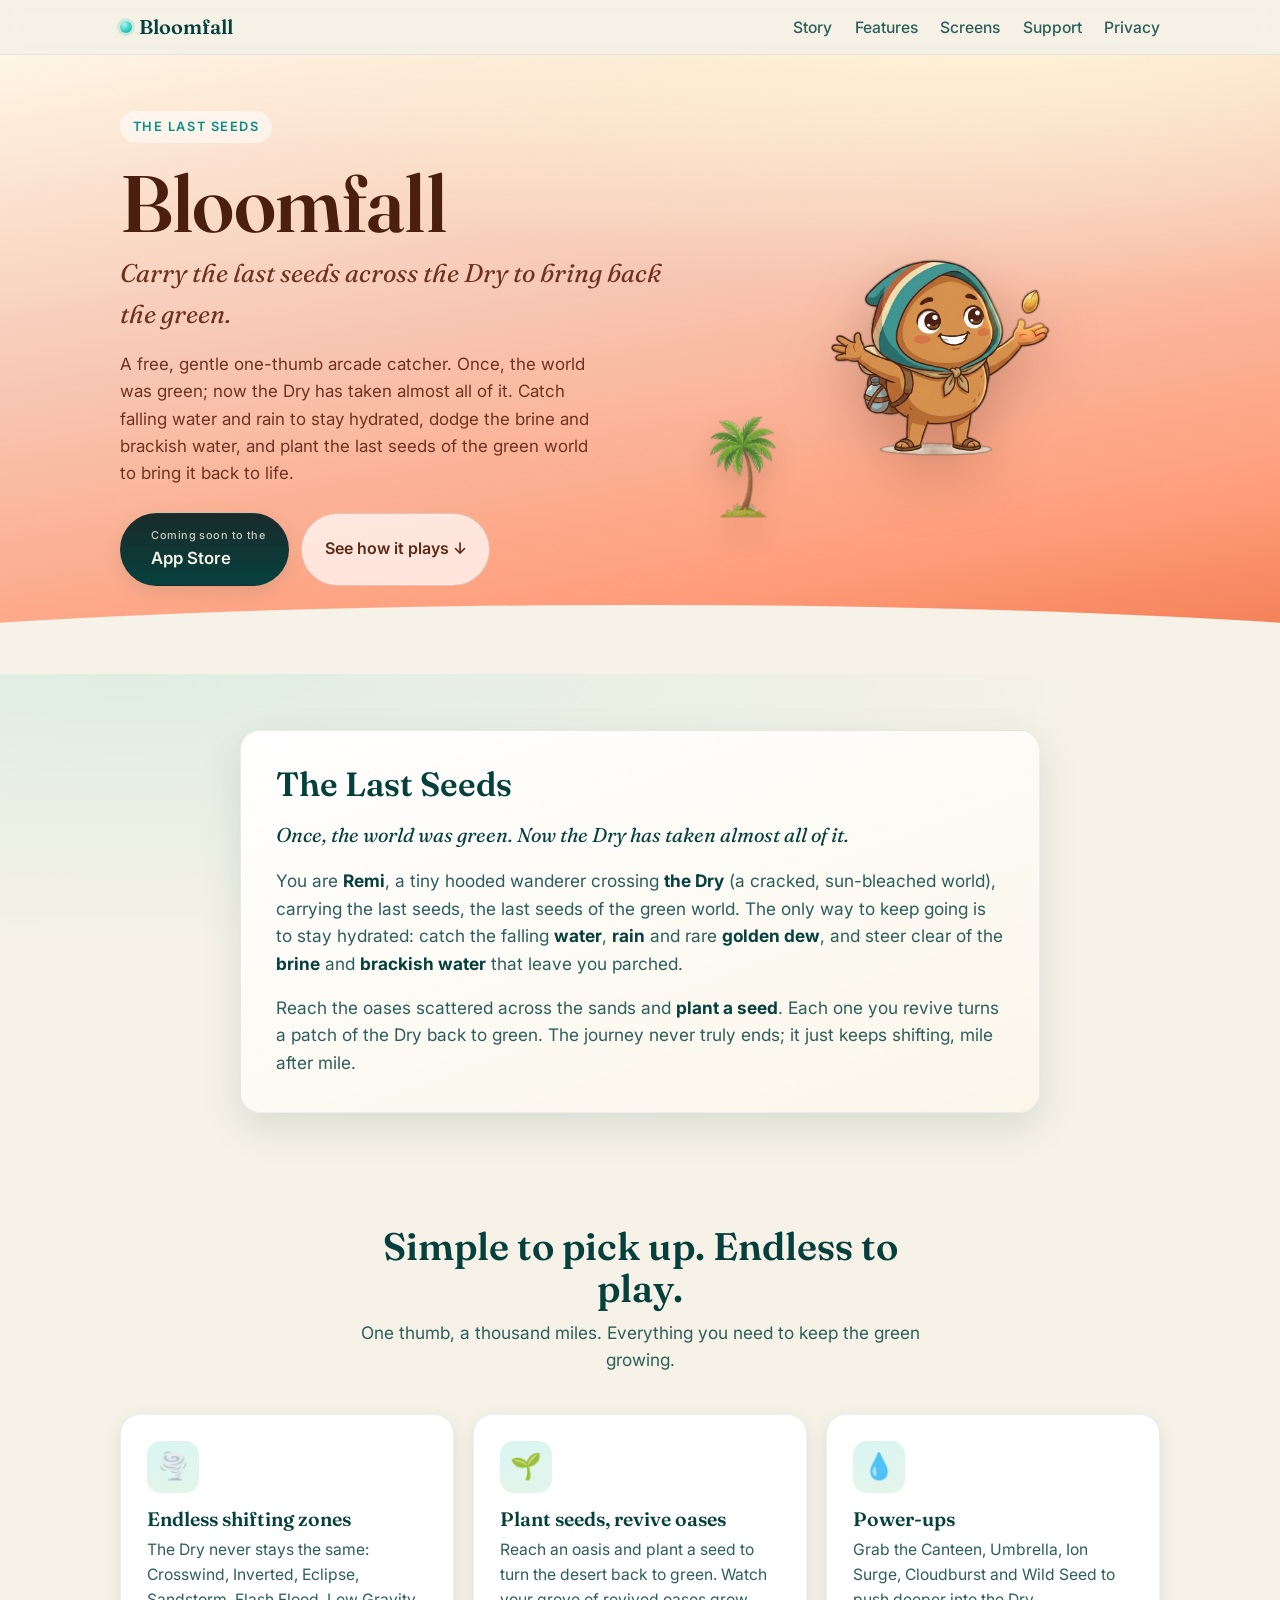
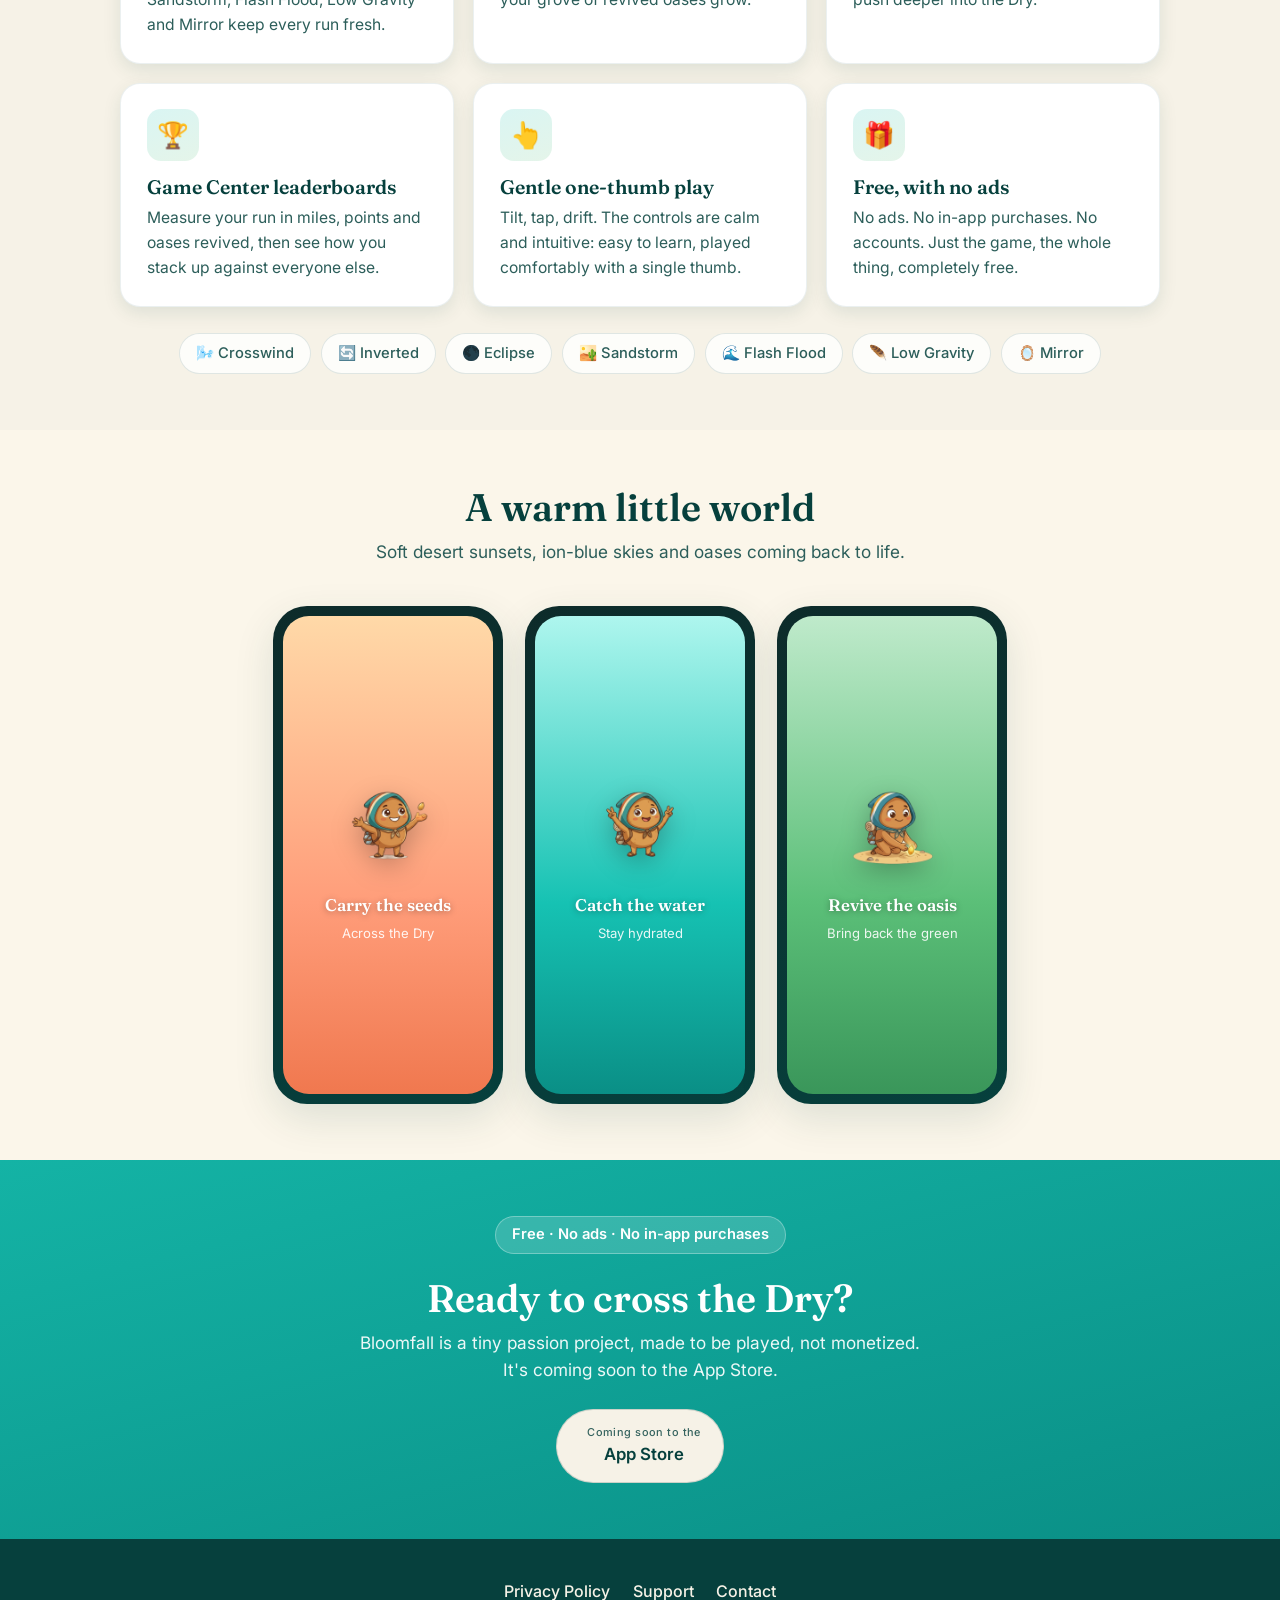
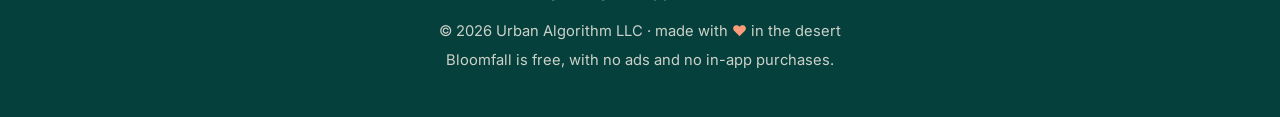
==== index.html @ 38dc3a9d "Align hero/story copy + remove all em-dashes New tagline "Carry the last seeds across the Dry to bri" ====
<!DOCTYPE html>
<html lang="en">
<head>
  <meta charset="UTF-8" />
  <meta name="viewport" content="width=device-width, initial-scale=1" />
  <title>Bloomfall: carry the last seeds across the Dry</title>
  <meta name="description" content="Bloomfall is a free, one-thumb arcade catcher. Play as Remi, a tiny desert wanderer carrying the world's last seeds. Catch water, dodge brine, and revive oases across the Dry. No ads, no in-app purchases." />
  <meta name="theme-color" content="#16c2b3" />
  <link rel="canonical" href="https://bloomfall.urbanalgorithm.com/" />
  <meta property="og:title" content="Bloomfall: carry the last seeds across the Dry" />
  <meta property="og:description" content="A free one-thumb arcade catcher. Catch water, dodge brine, plant seeds, and revive oases. No ads, no in-app purchases." />
  <meta property="og:type" content="website" />
  <meta property="og:url" content="https://bloomfall.urbanalgorithm.com/" />
  <link rel="preconnect" href="https://fonts.googleapis.com" />
  <link rel="preconnect" href="https://fonts.gstatic.com" crossorigin />
  <link rel="stylesheet" href="https://fonts.googleapis.com/css2?family=Fraunces:ital,opsz,wght@0,9..144,400;0,9..144,600;1,9..144,400;1,9..144,600&family=Inter:wght@400;500;600;700&display=swap" />
  <link rel="stylesheet" href="assets/css/styles.css" />
</head>
<body>
  <a class="skip-link" href="#main">Skip to content</a>

  <!-- ===================== NAV ===================== -->
  <nav class="site-nav" aria-label="Primary">
    <div class="site-nav__inner">
      <a class="site-nav__brand" href="#top"><span class="site-nav__dot" aria-hidden="true"></span> Bloomfall</a>
      <button class="nav-toggle" type="button" aria-expanded="false" aria-controls="nav-links">Menu</button>
      <div class="site-nav__links" id="nav-links">
        <a href="#story">Story</a>
        <a href="#features">Features</a>
        <a href="#shots">Screens</a>
        <a href="support/">Support</a>
        <a href="privacy/">Privacy</a>
      </div>
    </div>
  </nav>

  <!-- ===================== HERO ===================== -->
  <header class="hero" id="top">
    <div class="container">
      <div class="hero__grid">
        <div class="hero__copy">
          <span class="hero__eyebrow">The Last Seeds</span>
          <h1>Bloomfall</h1>
          <p class="hero__tagline">Carry the last seeds across the Dry to bring back the green.</p>
          <p class="hero__desc">A free, gentle one-thumb arcade catcher. Once, the world was green; now the Dry has taken almost all of it. Catch falling water and rain to stay hydrated, dodge the brine and brackish water, and plant the last seeds of the green world to bring it back to life.</p>
          <div class="hero__cta">
            <!-- TODO: App Store URL (swap href once the listing is live) -->
            <a class="btn btn--disabled" href="#" aria-disabled="true" role="button">
              <span class="btn__apple" aria-hidden="true"></span>
              <span>
                <span class="btn__sub">Coming soon to the</span>
                <span class="btn__main">App Store</span>
              </span>
            </a>
            <a class="btn btn--secondary" href="#features">See how it plays ↓</a>
          </div>
        </div>
        <div class="hero__art">
          <img class="hero__remi" src="assets/img/share_hero.png" alt="Remi, a tiny hooded desert wanderer, raising the last seeds in triumph" onerror="this.style.display='none'" />
          <img class="hero__palm" src="assets/img/palm.png" alt="" aria-hidden="true" onerror="this.style.display='none'" />
        </div>
      </div>
    </div>
  </header>

  <main id="main">

    <!-- ===================== STORY ===================== -->
    <section id="story" class="story">
      <div class="container">
        <div class="story__card">
          <h2>The Last Seeds</h2>
          <p class="lead">Once, the world was green. Now the Dry has taken almost all of it.</p>
          <p>You are <b>Remi</b>, a tiny hooded wanderer crossing <b>the Dry</b> (a cracked, sun-bleached world), carrying the last seeds, the last seeds of the green world. The only way to keep going is to stay hydrated: catch the falling <b>water</b>, <b>rain</b> and rare <b>golden dew</b>, and steer clear of the <b>brine</b> and <b>brackish water</b> that leave you parched.</p>
          <p>Reach the oases scattered across the sands and <b>plant a seed</b>. Each one you revive turns a patch of the Dry back to green. The journey never truly ends; it just keeps shifting, mile after mile.</p>
        </div>
      </div>
    </section>

    <!-- ===================== FEATURES ===================== -->
    <section id="features">
      <div class="container">
        <div class="section__head">
          <h2>Simple to pick up. Endless to play.</h2>
          <p>One thumb, a thousand miles. Everything you need to keep the green growing.</p>
        </div>
        <div class="features">
          <div class="feature">
            <div class="feature__icon" aria-hidden="true">🌪️</div>
            <h3>Endless shifting zones</h3>
            <p>The Dry never stays the same: Crosswind, Inverted, Eclipse, Sandstorm, Flash Flood, Low Gravity and Mirror keep every run fresh.</p>
          </div>
          <div class="feature">
            <div class="feature__icon" aria-hidden="true">🌱</div>
            <h3>Plant seeds, revive oases</h3>
            <p>Reach an oasis and plant a seed to turn the desert back to green. Watch your grove of revived oases grow.</p>
          </div>
          <div class="feature">
            <div class="feature__icon" aria-hidden="true">💧</div>
            <h3>Power-ups</h3>
            <p>Grab the Canteen, Umbrella, Ion Surge, Cloudburst and Wild Seed to push deeper into the Dry.</p>
          </div>
          <div class="feature">
            <div class="feature__icon" aria-hidden="true">🏆</div>
            <h3>Game Center leaderboards</h3>
            <p>Measure your run in miles, points and oases revived, then see how you stack up against everyone else.</p>
          </div>
          <div class="feature">
            <div class="feature__icon" aria-hidden="true">👆</div>
            <h3>Gentle one-thumb play</h3>
            <p>Tilt, tap, drift. The controls are calm and intuitive: easy to learn, played comfortably with a single thumb.</p>
          </div>
          <div class="feature">
            <div class="feature__icon" aria-hidden="true">🎁</div>
            <h3>Free, with no ads</h3>
            <p>No ads. No in-app purchases. No accounts. Just the game, the whole thing, completely free.</p>
          </div>
        </div>

        <div class="zones" aria-label="Zone types">
          <span class="zone-chip">🌬️ Crosswind</span>
          <span class="zone-chip">🔄 Inverted</span>
          <span class="zone-chip">🌑 Eclipse</span>
          <span class="zone-chip">🏜️ Sandstorm</span>
          <span class="zone-chip">🌊 Flash Flood</span>
          <span class="zone-chip">🪶 Low Gravity</span>
          <span class="zone-chip">🪞 Mirror</span>
        </div>
      </div>
    </section>

    <!-- ===================== SCREENSHOTS ===================== -->
    <section id="shots" class="section--alt">
      <div class="container">
        <div class="section__head">
          <h2>A warm little world</h2>
          <p>Soft desert sunsets, ion-blue skies and oases coming back to life.</p>
        </div>
        <div class="shots">
          <div class="phone phone--sunset">
            <div class="phone__screen">
              <img src="assets/img/share_hero.png" alt="Remi raising the last seeds" onerror="this.style.display='none'" />
              <span class="phone__cap">Carry the seeds</span>
              <span class="phone__sub">Across the Dry</span>
            </div>
          </div>
          <div class="phone phone--ion">
            <div class="phone__screen">
              <img src="assets/img/share_celebrate.png" alt="Remi celebrating a successful run" onerror="this.style.display='none'" />
              <span class="phone__cap">Catch the water</span>
              <span class="phone__sub">Stay hydrated</span>
            </div>
          </div>
          <div class="phone phone--oasis">
            <div class="phone__screen">
              <img src="assets/img/remi_plant.png" alt="Remi planting a seed at an oasis" onerror="this.style.display='none'" />
              <span class="phone__cap">Revive the oasis</span>
              <span class="phone__sub">Bring back the green</span>
            </div>
          </div>
        </div>
      </div>
    </section>

    <!-- ===================== CTA BAND ===================== -->
    <section class="cta-band">
      <div class="container">
        <span class="price-pill">Free · No ads · No in-app purchases</span>
        <h2>Ready to cross the Dry?</h2>
        <p>Bloomfall is a tiny passion project, made to be played, not monetized. It's coming soon to the App Store.</p>
        <!-- TODO: App Store URL (swap href once the listing is live) -->
        <a class="btn btn--ghost" href="#" aria-disabled="true" role="button">
          <span class="btn__apple" aria-hidden="true"></span>
          <span>
            <span class="btn__sub">Coming soon to the</span>
            <span class="btn__main">App Store</span>
          </span>
        </a>
      </div>
    </section>

  </main>

  <!-- ===================== FOOTER ===================== -->
  <footer class="site-footer">
    <div class="container">
      <div class="site-footer__links">
        <a href="privacy/">Privacy Policy</a>
        <a href="support/">Support</a>
        <a href="mailto:nate@natedesmond.com">Contact</a>
      </div>
      <p>© 2026 Urban Algorithm LLC · made with <span class="heart" aria-hidden="true">♥</span><span class="visually-hidden">love</span> in the desert</p>
      <p>Bloomfall is free, with no ads and no in-app purchases.</p>
    </div>
  </footer>

  <!-- Optional vanilla JS; page is fully usable without it. -->
  <script>
    (function () {
      var toggle = document.querySelector('.nav-toggle');
      var links = document.getElementById('nav-links');
      if (toggle && links) {
        toggle.addEventListener('click', function () {
          var open = links.classList.toggle('is-open');
          toggle.setAttribute('aria-expanded', open ? 'true' : 'false');
        });
        links.addEventListener('click', function (e) {
          if (e.target.tagName === 'A') {
            links.classList.remove('is-open');
            toggle.setAttribute('aria-expanded', 'false');
          }
        });
      }
    })();
  </script>
</body>
</html>
---- assets/css/styles.css ----
/* =========================================================
   Bloomfall: promo + policy site
   Plain CSS, no build step. Warm desert / oasis palette,
   matched to the game's visual identity.
   ========================================================= */

:root {
  /* Palette */
  --cream:      #F6F2E7;
  --cream-deep: #efe7d2;
  --peach:      #F7C9B6;
  --coral:      #ff9d7a;
  --coral-deep: #f0784f;
  --ion:        #16c2b3;
  --ion-deep:   #0a8f86;
  --ion-mid:    #14b3a5;
  --green:      #5bbf78;
  --green-deep: #3a965a;
  --gold:       #e7c46a;
  --ink:        #06403d;
  --ink-soft:   #2c5e5a;
  --sand:       #fbf6ea;

  --serif: "Fraunces", "Iowan Old Style", Georgia, "Times New Roman", serif;
  --sans:  "Inter", -apple-system, "Segoe UI", Roboto, sans-serif;

  --radius:   20px;
  --radius-sm: 12px;
  --shadow:   0 14px 40px rgba(6, 64, 61, 0.12);
  --shadow-sm: 0 6px 18px rgba(6, 64, 61, 0.10);
  --maxw: 1080px;
}

* { box-sizing: border-box; -webkit-tap-highlight-color: transparent; }

html { scroll-behavior: smooth; }

body {
  margin: 0;
  font-family: var(--sans);
  color: var(--ink);
  background: var(--cream);
  line-height: 1.6;
  -webkit-font-smoothing: antialiased;
  text-rendering: optimizeLegibility;
}

h1, h2, h3 { font-family: var(--serif); font-weight: 600; line-height: 1.1; color: var(--ink); }

a { color: var(--ion-deep); text-decoration: none; }
a:hover { text-decoration: underline; }

img { max-width: 100%; height: auto; display: block; }

.container { width: 100%; max-width: var(--maxw); margin: 0 auto; padding: 0 1.25rem; }

/* Accessibility helpers */
.skip-link {
  position: absolute; left: -999px; top: 0; z-index: 100;
  background: var(--ink); color: var(--cream); padding: .6rem 1rem; border-radius: 0 0 8px 0;
}
.skip-link:focus { left: 0; }
.visually-hidden {
  position: absolute !important; width: 1px; height: 1px;
  padding: 0; margin: -1px; overflow: hidden; clip: rect(0 0 0 0); white-space: nowrap; border: 0;
}

/* ===================== NAV ===================== */
.site-nav {
  position: sticky; top: 0; z-index: 50;
  background: rgba(246, 242, 231, 0.86);
  backdrop-filter: saturate(140%) blur(10px);
  -webkit-backdrop-filter: saturate(140%) blur(10px);
  border-bottom: 1px solid rgba(6, 64, 61, 0.08);
}
.site-nav__inner {
  max-width: var(--maxw); margin: 0 auto; padding: .7rem 1.25rem;
  display: flex; align-items: center; justify-content: space-between; gap: 1rem;
}
.site-nav__brand {
  font-family: var(--serif); font-weight: 600; font-size: 1.25rem;
  color: var(--ink); display: inline-flex; align-items: center; gap: .45rem;
}
.site-nav__brand:hover { text-decoration: none; }
.site-nav__dot {
  width: 12px; height: 12px; border-radius: 50%;
  background: radial-gradient(circle at 35% 30%, #aef6ee, var(--ion) 70%);
  box-shadow: 0 0 0 3px rgba(22, 194, 179, 0.18);
}
.site-nav__links { display: flex; gap: 1.4rem; align-items: center; }
.site-nav__links a { color: var(--ink-soft); font-weight: 500; font-size: .98rem; }
.site-nav__links a:hover { color: var(--ion-deep); text-decoration: none; }

.nav-toggle {
  display: none; border: 1px solid rgba(6, 64, 61, 0.18); background: var(--cream);
  color: var(--ink); border-radius: 10px; padding: .45rem .8rem; font: inherit; font-size: .92rem; cursor: pointer;
}

@media (max-width: 640px) {
  .nav-toggle { display: inline-block; }
  .site-nav__links {
    display: none; position: absolute; top: 100%; right: 1.25rem; left: 1.25rem;
    flex-direction: column; gap: 0; background: var(--cream);
    border: 1px solid rgba(6, 64, 61, 0.12); border-radius: var(--radius-sm);
    box-shadow: var(--shadow-sm); padding: .4rem; margin-top: .4rem;
  }
  .site-nav__links.is-open { display: flex; }
  .site-nav__links a { padding: .7rem .8rem; border-radius: 8px; width: 100%; }
}

/* ===================== HERO ===================== */
.hero {
  position: relative; overflow: hidden;
  background:
    radial-gradient(120% 90% at 80% -10%, rgba(255, 246, 217, 0.95) 0%, rgba(247, 201, 182, 0) 55%),
    linear-gradient(170deg, #fff6e4 0%, var(--peach) 38%, var(--coral) 78%, var(--coral-deep) 100%);
  color: #5a2a18;
  padding: 3.5rem 0 5.5rem;
}
.hero::after {
  content: ""; position: absolute; left: 0; right: 0; bottom: -1px; height: 70px;
  background: var(--cream);
  clip-path: ellipse(75% 100% at 50% 100%);
}
.hero__grid {
  position: relative; z-index: 1;
  display: grid; grid-template-columns: 1.1fr 0.9fr; gap: 2.5rem; align-items: center;
}
.hero__eyebrow {
  display: inline-block; font-weight: 600; font-size: .8rem; letter-spacing: .12em; text-transform: uppercase;
  color: var(--ion-deep); background: rgba(255, 255, 255, 0.55);
  padding: .35rem .8rem; border-radius: 999px; margin-bottom: 1rem;
}
.hero h1 {
  font-size: clamp(3rem, 9vw, 5rem); margin: 0 0 .4rem; color: #4a1f10;
  letter-spacing: -0.01em;
}
.hero__tagline {
  font-family: var(--serif); font-style: italic; font-size: clamp(1.2rem, 3.4vw, 1.6rem);
  color: #6e3320; margin: 0 0 1rem; font-weight: 400;
}
.hero__desc { font-size: 1.06rem; color: #6e3320; max-width: 30rem; margin: 0 0 1.6rem; }
.hero__cta { display: flex; flex-wrap: wrap; gap: .8rem; }

.hero__art { position: relative; text-align: center; }
.hero__art img.hero__remi {
  width: min(330px, 78%); margin: 0 auto;
  filter: drop-shadow(0 22px 28px rgba(90, 40, 20, 0.28));
  animation: bob 5s ease-in-out infinite;
}
.hero__art img.hero__palm {
  position: absolute; left: -6%; bottom: -4%; width: 120px; opacity: .95;
  filter: drop-shadow(0 14px 16px rgba(90, 40, 20, 0.22));
}
@keyframes bob {
  0%, 100% { transform: translateY(0); }
  50% { transform: translateY(-12px); }
}
@media (prefers-reduced-motion: reduce) {
  .hero__art img.hero__remi { animation: none; }
  html { scroll-behavior: auto; }
}

/* ===================== BUTTONS ===================== */
.btn {
  display: inline-flex; align-items: center; gap: .5rem;
  padding: .85rem 1.4rem; border-radius: 999px; font-weight: 600; font-size: 1rem;
  cursor: pointer; border: 1px solid transparent; transition: transform .12s ease, box-shadow .15s ease, background .15s ease;
}
.btn:hover { text-decoration: none; transform: translateY(-2px); }
.btn:active { transform: translateY(0); }
.btn--primary {
  background: linear-gradient(180deg, var(--ion) 0%, var(--ion-deep) 100%);
  color: #fff; box-shadow: 0 10px 24px rgba(10, 143, 134, 0.35);
}
.btn--secondary {
  background: rgba(255, 255, 255, 0.7); color: #5a2a18; border-color: rgba(90, 42, 24, 0.18);
}
.btn--ghost { background: var(--cream); color: var(--ink); border-color: rgba(6, 64, 61, 0.18); }
.btn--disabled {
  background: linear-gradient(180deg, #1a2b2b 0%, #06403d 100%); color: var(--cream);
  cursor: default; box-shadow: var(--shadow-sm);
}
.btn--disabled:hover { transform: none; }
.btn__apple { font-size: 1.3rem; line-height: 1; }
.btn__sub { display: block; font-size: .68rem; font-weight: 500; opacity: .8; letter-spacing: .04em; }
.btn__main { display: block; font-size: 1.05rem; }

/* ===================== SECTIONS ===================== */
section { padding: 3.5rem 0; }
.section--alt { background: var(--sand); }
.section__head { text-align: center; max-width: 38rem; margin: 0 auto 2.5rem; }
.section__head h2 { font-size: clamp(1.8rem, 5vw, 2.4rem); margin: 0 0 .6rem; }
.section__head p { color: var(--ink-soft); font-size: 1.08rem; margin: 0; }

/* Story */
.story {
  background:
    radial-gradient(140% 100% at 10% 0%, rgba(22, 194, 179, 0.10), transparent 55%);
}
.story__card {
  background: linear-gradient(160deg, #ffffff 0%, var(--sand) 100%);
  border: 1px solid rgba(6, 64, 61, 0.08); border-radius: var(--radius);
  padding: 2.2rem; box-shadow: var(--shadow); max-width: 50rem; margin: 0 auto;
}
.story__card h2 { font-size: clamp(1.6rem, 4.5vw, 2.1rem); margin: 0 0 1rem; }
.story__card p { color: var(--ink-soft); font-size: 1.08rem; margin: 0 0 1rem; }
.story__card p:last-child { margin-bottom: 0; }
.story__card b { color: var(--ink); }
.story__card .lead { font-family: var(--serif); font-style: italic; font-size: 1.25rem; color: var(--ink); }

/* Features grid */
.features {
  display: grid; grid-template-columns: repeat(3, 1fr); gap: 1.2rem;
}
.feature {
  background: #fff; border: 1px solid rgba(6, 64, 61, 0.08); border-radius: var(--radius);
  padding: 1.6rem; box-shadow: var(--shadow-sm); transition: transform .15s ease, box-shadow .15s ease;
}
.feature:hover { transform: translateY(-4px); box-shadow: var(--shadow); }
.feature__icon {
  width: 52px; height: 52px; border-radius: 14px; display: grid; place-items: center;
  font-size: 1.6rem; margin-bottom: 1rem;
  background: linear-gradient(160deg, rgba(22, 194, 179, 0.16), rgba(91, 191, 120, 0.16));
}
.feature h3 { font-size: 1.22rem; margin: 0 0 .4rem; }
.feature p { margin: 0; color: var(--ink-soft); font-size: .98rem; }

/* Screenshots / phone frames */
.shots {
  display: flex; gap: 1.4rem; justify-content: center; flex-wrap: wrap;
}
.phone {
  width: 230px; aspect-ratio: 9 / 19.5; border-radius: 34px; padding: 10px;
  background: linear-gradient(160deg, #0d2b2a, #06403d);
  box-shadow: var(--shadow); flex: 0 0 auto;
}
.phone__screen {
  width: 100%; height: 100%; border-radius: 26px; overflow: hidden; position: relative;
  display: flex; flex-direction: column; align-items: center; justify-content: center;
  text-align: center; color: var(--cream); padding: 1.4rem 1rem;
}
.phone--sunset .phone__screen { background: linear-gradient(180deg, #ffd9a8, var(--coral) 60%, var(--coral-deep)); }
.phone--ion .phone__screen { background: linear-gradient(180deg, #aef6ee, var(--ion) 60%, var(--ion-deep)); }
.phone--oasis .phone__screen { background: linear-gradient(180deg, #bfeacb, var(--green) 60%, var(--green-deep)); }
.phone__screen img { width: 64%; margin-bottom: .8rem; filter: drop-shadow(0 8px 12px rgba(0,0,0,.25)); }
.phone__cap {
  font-family: var(--serif); font-size: 1.05rem; font-weight: 600; color: #fff;
  text-shadow: 0 1px 6px rgba(0,0,0,.35);
}
.phone__sub { font-size: .82rem; color: rgba(255,255,255,.9); margin-top: .25rem; }

/* Zones chips */
.zones { display: flex; flex-wrap: wrap; gap: .6rem; justify-content: center; margin-top: 1.6rem; }
.zone-chip {
  background: rgba(255,255,255,.8); border: 1px solid rgba(6,64,61,.12);
  border-radius: 999px; padding: .5rem 1rem; font-weight: 500; font-size: .92rem; color: var(--ink-soft);
}

/* CTA band */
.cta-band {
  text-align: center;
  background: linear-gradient(165deg, var(--ion-mid), var(--ion-deep));
  color: #fff;
}
.cta-band h2 { color: #fff; font-size: clamp(1.8rem, 5vw, 2.4rem); margin: 0 0 .6rem; }
.cta-band p { color: rgba(255,255,255,.92); font-size: 1.08rem; max-width: 36rem; margin: 0 auto 1.6rem; }
.cta-band .price-pill {
  display: inline-block; background: rgba(255,255,255,.16); border: 1px solid rgba(255,255,255,.3);
  border-radius: 999px; padding: .4rem 1rem; font-weight: 600; font-size: .92rem; margin-bottom: 1.4rem;
}

/* ===================== POLICY / DOC PAGES ===================== */
.doc-hero {
  background: linear-gradient(170deg, #fff6e4 0%, var(--peach) 100%);
  color: #5a2a18; padding: 3rem 0 2.4rem; text-align: center;
}
.doc-hero h1 { font-size: clamp(2rem, 6vw, 3rem); margin: 0 0 .4rem; color: #4a1f10; }
.doc-hero p { margin: 0; color: #6e3320; font-size: 1.05rem; }
.doc {
  max-width: 46rem; margin: 0 auto; padding: 3rem 1.25rem;
}
.doc h2 { font-size: 1.45rem; margin: 2.2rem 0 .7rem; }
.doc h2:first-child { margin-top: 0; }
.doc p, .doc li { color: var(--ink-soft); font-size: 1.04rem; }
.doc ul { padding-left: 1.2rem; }
.doc li { margin: .4rem 0; }
.doc a { font-weight: 500; }
.doc__meta {
  font-size: .92rem; color: var(--ink-soft); background: var(--sand);
  border: 1px solid rgba(6,64,61,.08); border-radius: var(--radius-sm);
  padding: .9rem 1.1rem; margin-bottom: 2rem;
}
.doc__back { margin-top: 2.5rem; display: flex; gap: 1rem; flex-wrap: wrap; }

/* FAQ */
.faq { max-width: 46rem; margin: 0 auto; }
.faq__item {
  background: #fff; border: 1px solid rgba(6,64,61,.08); border-radius: var(--radius-sm);
  padding: 1.3rem 1.4rem; margin-bottom: 1rem; box-shadow: var(--shadow-sm);
}
.faq__item h3 { font-size: 1.15rem; margin: 0 0 .4rem; }
.faq__item p { margin: 0; color: var(--ink-soft); }
.contact-card {
  text-align: center; background: var(--sand); border: 1px solid rgba(6,64,61,.08);
  border-radius: var(--radius); padding: 2rem; margin: 0 auto 2.5rem; max-width: 46rem;
}
.contact-card p { color: var(--ink-soft); margin: 0 0 1.2rem; }

/* ===================== FOOTER ===================== */
.site-footer {
  background: var(--ink); color: rgba(246, 242, 231, 0.82);
  padding: 2.5rem 0; text-align: center;
}
.site-footer a { color: var(--cream); font-weight: 500; }
.site-footer__links { display: flex; gap: 1.4rem; justify-content: center; flex-wrap: wrap; margin-bottom: 1rem; }
.site-footer p { margin: .3rem 0; font-size: .92rem; }
.heart { color: var(--coral); }

/* ===================== RESPONSIVE ===================== */
@media (max-width: 820px) {
  .hero__grid { grid-template-columns: 1fr; text-align: center; gap: 1.5rem; }
  .hero__desc { margin-left: auto; margin-right: auto; }
  .hero__cta { justify-content: center; }
  .hero__art { order: -1; }
  .features { grid-template-columns: 1fr 1fr; }
}
@media (max-width: 540px) {
  .features { grid-template-columns: 1fr; }
  section { padding: 2.8rem 0; }
}
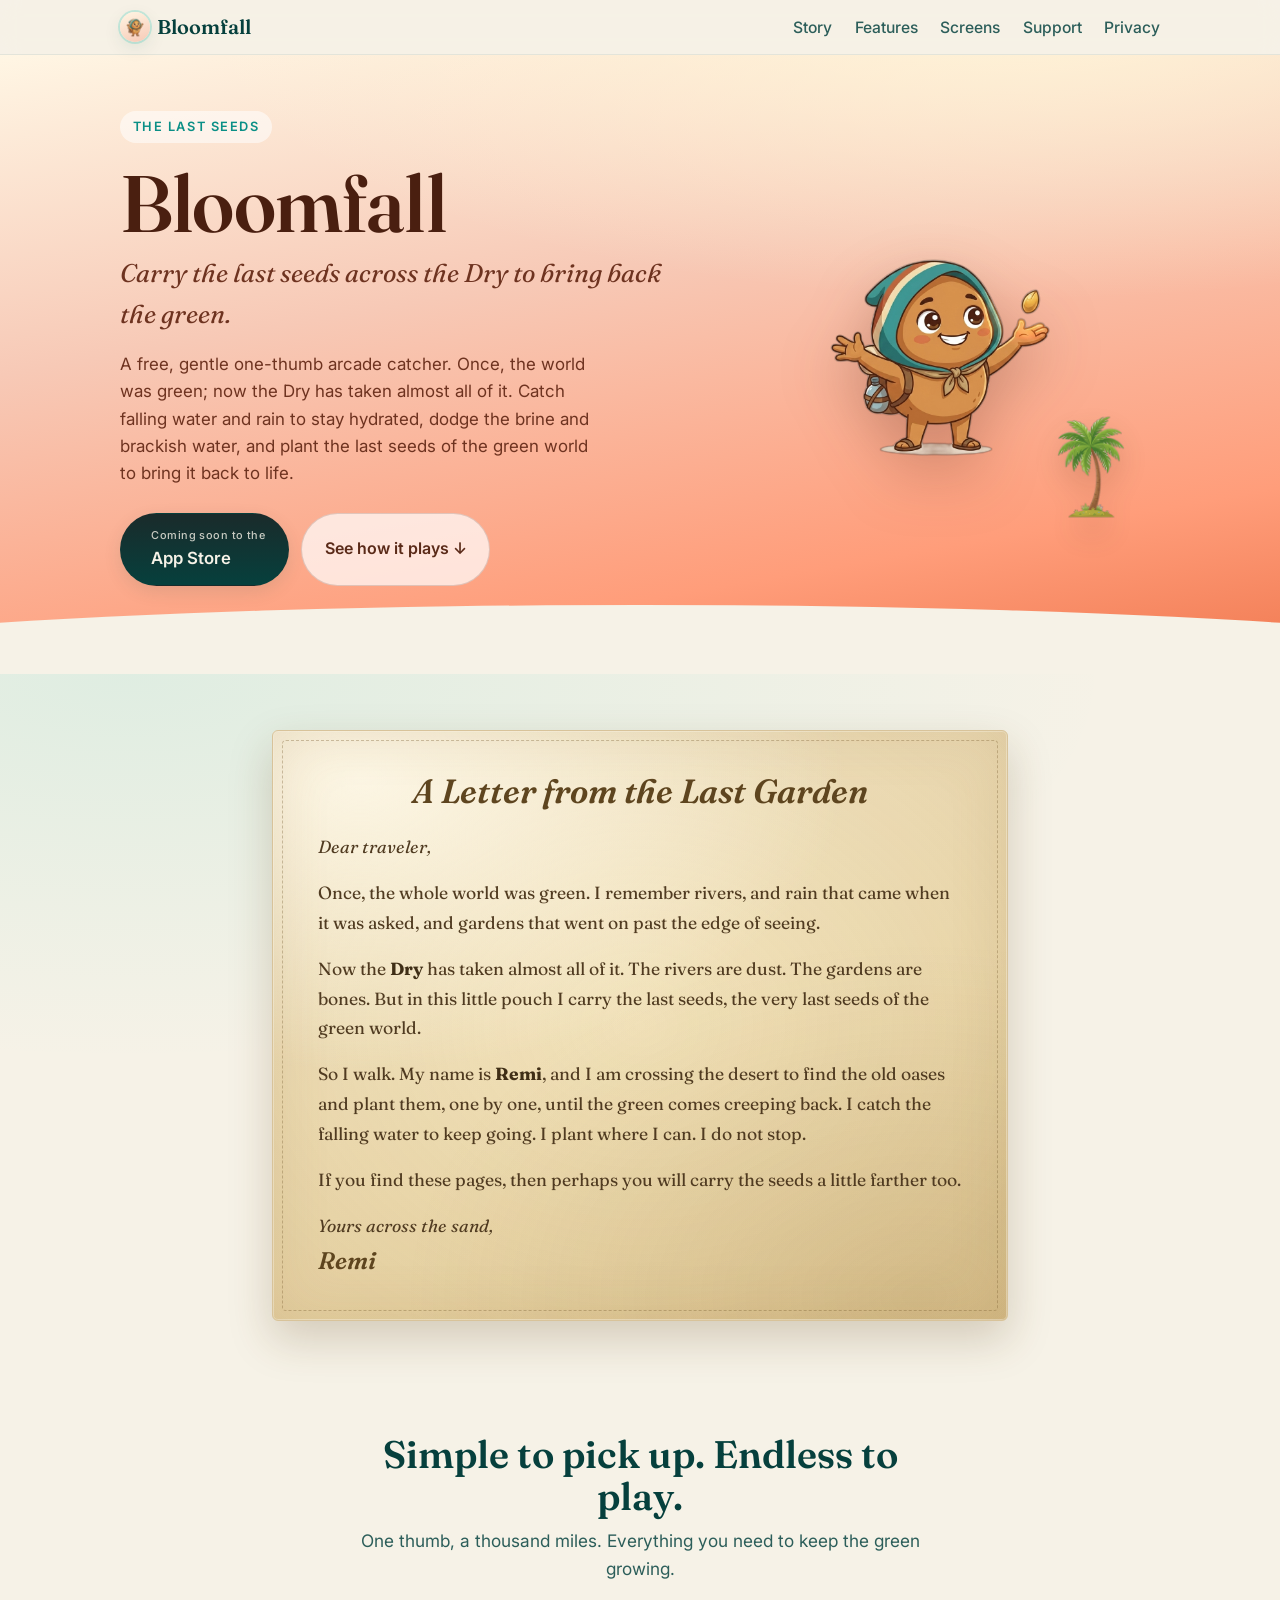
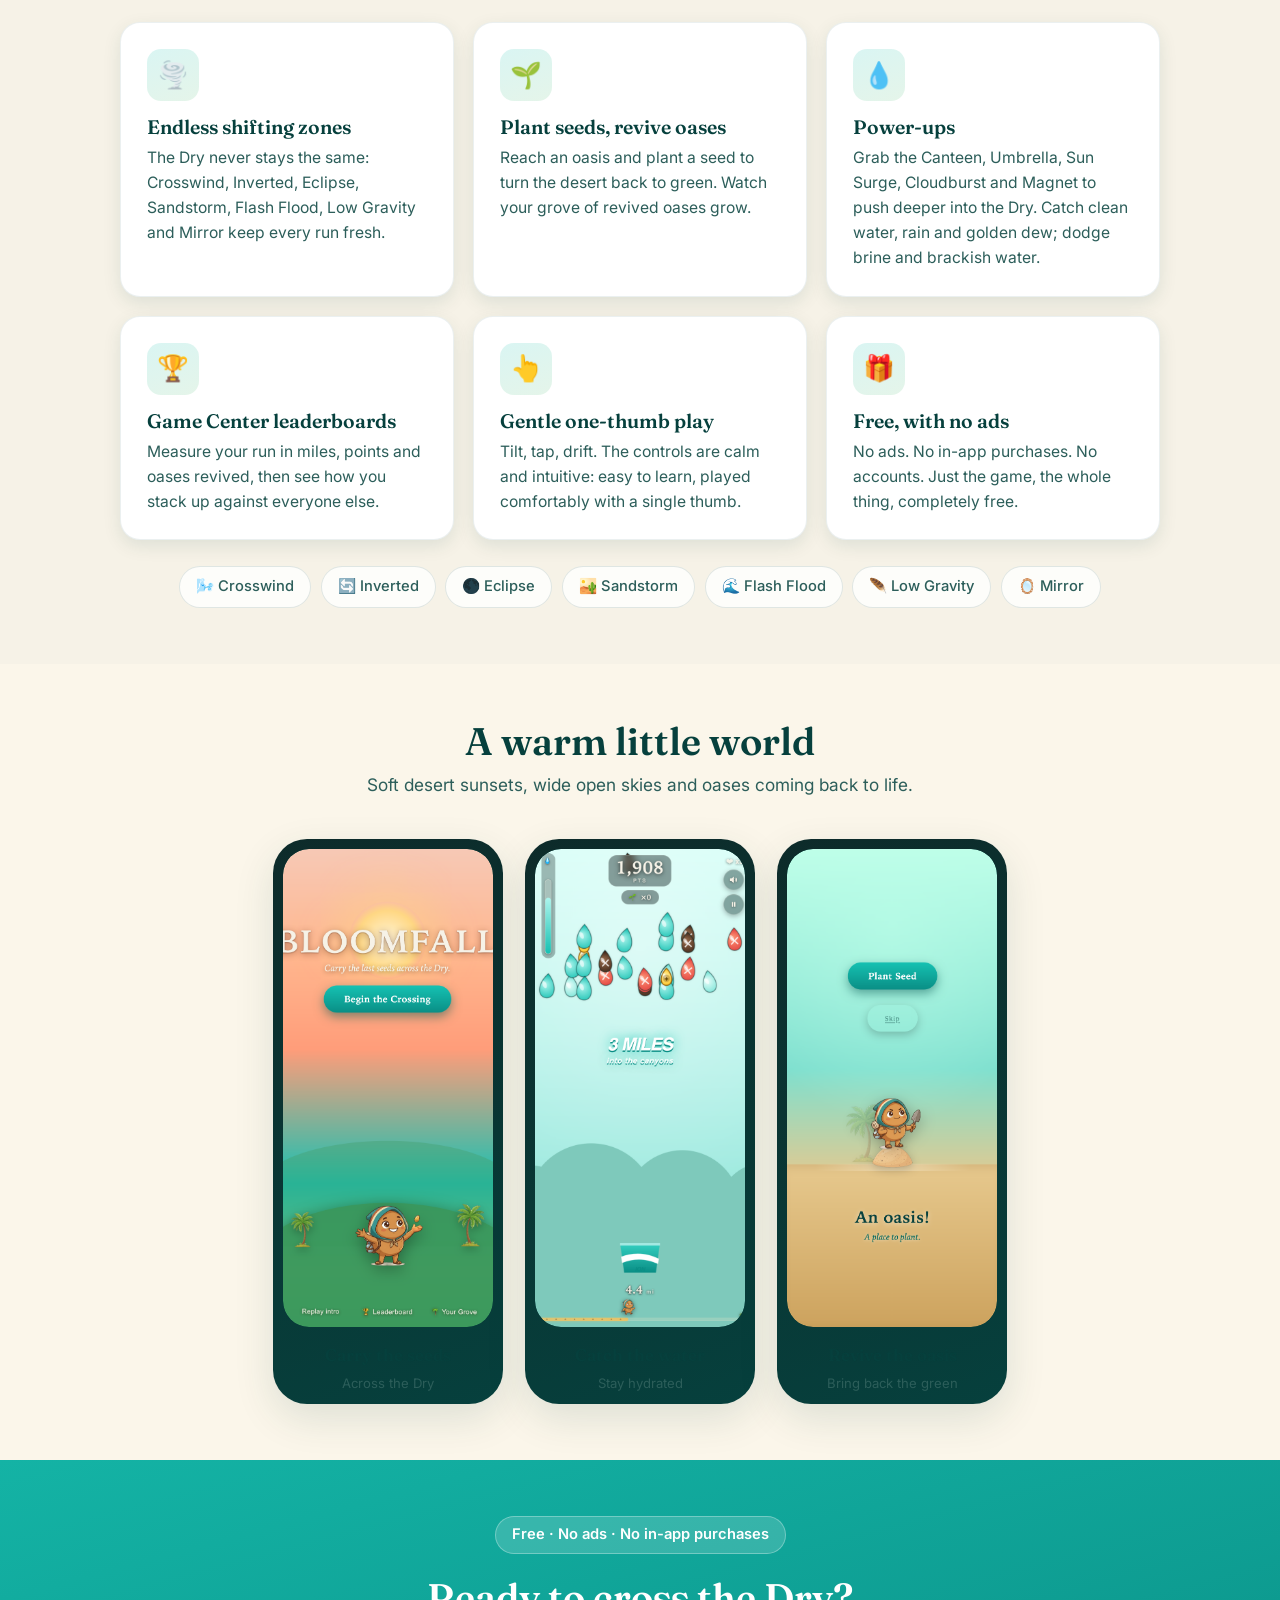
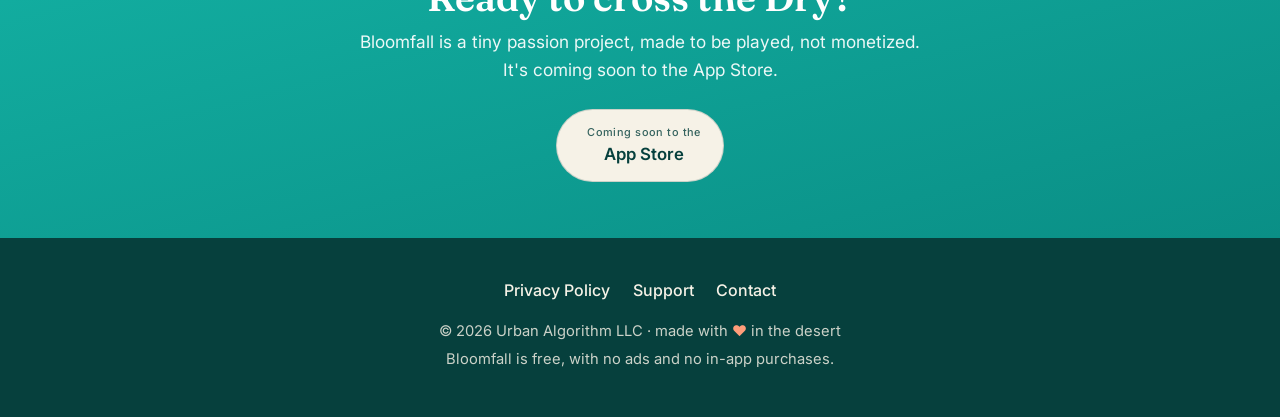
==== commit 6d8e9c2d: "Website polish: Remi logo, palm right of Remi, parchment story letter, corrected power-ups, real gam" ====
--- a/index.html
+++ b/index.html
@@ -22,7 +22,7 @@
   <!-- ===================== NAV ===================== -->
   <nav class="site-nav" aria-label="Primary">
     <div class="site-nav__inner">
-      <a class="site-nav__brand" href="#top"><span class="site-nav__dot" aria-hidden="true"></span> Bloomfall</a>
+      <a class="site-nav__brand" href="#top"><img class="site-nav__logo" src="assets/img/remi_excited.png" alt="Remi" onerror="this.style.display='none'" /> Bloomfall</a>
       <button class="nav-toggle" type="button" aria-expanded="false" aria-controls="nav-links">Menu</button>
       <div class="site-nav__links" id="nav-links">
         <a href="#story">Story</a>
@@ -68,11 +68,14 @@
     <!-- ===================== STORY ===================== -->
     <section id="story" class="story">
       <div class="container">
-        <div class="story__card">
-          <h2>The Last Seeds</h2>
-          <p class="lead">Once, the world was green. Now the Dry has taken almost all of it.</p>
-          <p>You are <b>Remi</b>, a tiny hooded wanderer crossing <b>the Dry</b> (a cracked, sun-bleached world), carrying the last seeds, the last seeds of the green world. The only way to keep going is to stay hydrated: catch the falling <b>water</b>, <b>rain</b> and rare <b>golden dew</b>, and steer clear of the <b>brine</b> and <b>brackish water</b> that leave you parched.</p>
-          <p>Reach the oases scattered across the sands and <b>plant a seed</b>. Each one you revive turns a patch of the Dry back to green. The journey never truly ends; it just keeps shifting, mile after mile.</p>
+        <div class="story__card story__letter">
+          <h2>A Letter from the Last Garden</h2>
+          <p class="story__greeting">Dear traveler,</p>
+          <p>Once, the whole world was green. I remember rivers, and rain that came when it was asked, and gardens that went on past the edge of seeing.</p>
+          <p>Now the <b>Dry</b> has taken almost all of it. The rivers are dust. The gardens are bones. But in this little pouch I carry the last seeds, the very last seeds of the green world.</p>
+          <p>So I walk. My name is <b>Remi</b>, and I am crossing the desert to find the old oases and plant them, one by one, until the green comes creeping back. I catch the falling water to keep going. I plant where I can. I do not stop.</p>
+          <p>If you find these pages, then perhaps you will carry the seeds a little farther too.</p>
+          <p class="story__sign">Yours across the sand,<br /><span class="story__name">Remi</span></p>
         </div>
       </div>
     </section>
@@ -98,7 +101,7 @@
           <div class="feature">
             <div class="feature__icon" aria-hidden="true">💧</div>
             <h3>Power-ups</h3>
-            <p>Grab the Canteen, Umbrella, Ion Surge, Cloudburst and Wild Seed to push deeper into the Dry.</p>
+            <p>Grab the Canteen, Umbrella, Sun Surge, Cloudburst and Magnet to push deeper into the Dry. Catch clean water, rain and golden dew; dodge brine and brackish water.</p>
           </div>
           <div class="feature">
             <div class="feature__icon" aria-hidden="true">🏆</div>
@@ -134,30 +137,36 @@
       <div class="container">
         <div class="section__head">
           <h2>A warm little world</h2>
-          <p>Soft desert sunsets, ion-blue skies and oases coming back to life.</p>
+          <p>Soft desert sunsets, wide open skies and oases coming back to life.</p>
         </div>
         <div class="shots">
-          <div class="phone phone--sunset">
+          <figure class="phone phone--shot">
             <div class="phone__screen">
-              <img src="assets/img/share_hero.png" alt="Remi raising the last seeds" onerror="this.style.display='none'" />
+              <img class="phone__shot" src="assets/img/shot_home.png" alt="Bloomfall home screen with Remi ready to set out across the Dry" onerror="this.style.display='none'" />
+            </div>
+            <figcaption class="phone__label">
               <span class="phone__cap">Carry the seeds</span>
               <span class="phone__sub">Across the Dry</span>
+            </figcaption>
+          </figure>
+          <figure class="phone phone--shot">
+            <div class="phone__screen">
+              <img class="phone__shot" src="assets/img/shot_gameplay.png" alt="Bloomfall gameplay, catching falling water as Remi runs" onerror="this.style.display='none'" />
             </div>
-          </div>
-          <div class="phone phone--ion">
-            <div class="phone__screen">
-              <img src="assets/img/share_celebrate.png" alt="Remi celebrating a successful run" onerror="this.style.display='none'" />
+            <figcaption class="phone__label">
               <span class="phone__cap">Catch the water</span>
               <span class="phone__sub">Stay hydrated</span>
+            </figcaption>
+          </figure>
+          <figure class="phone phone--shot">
+            <div class="phone__screen">
+              <img class="phone__shot" src="assets/img/shot_oasis.png" alt="Bloomfall oasis reviving back to green after a seed is planted" onerror="this.style.display='none'" />
             </div>
-          </div>
-          <div class="phone phone--oasis">
-            <div class="phone__screen">
-              <img src="assets/img/remi_plant.png" alt="Remi planting a seed at an oasis" onerror="this.style.display='none'" />
+            <figcaption class="phone__label">
               <span class="phone__cap">Revive the oasis</span>
               <span class="phone__sub">Bring back the green</span>
-            </div>
-          </div>
+            </figcaption>
+          </figure>
         </div>
       </div>
     </section>
--- a/assets/css/styles.css
+++ b/assets/css/styles.css
@@ -87,6 +87,11 @@
   background: radial-gradient(circle at 35% 30%, #aef6ee, var(--ion) 70%);
   box-shadow: 0 0 0 3px rgba(22, 194, 179, 0.18);
 }
+.site-nav__logo {
+  width: 30px; height: 30px; border-radius: 50%; object-fit: cover; object-position: center 18%;
+  background: linear-gradient(160deg, #fff6e4, var(--peach));
+  box-shadow: 0 0 0 2px rgba(22, 194, 179, 0.22), var(--shadow-sm);
+}
 .site-nav__links { display: flex; gap: 1.4rem; align-items: center; }
 .site-nav__links a { color: var(--ink-soft); font-weight: 500; font-size: .98rem; }
 .site-nav__links a:hover { color: var(--ion-deep); text-decoration: none; }
@@ -149,7 +154,7 @@
   animation: bob 5s ease-in-out infinite;
 }
 .hero__art img.hero__palm {
-  position: absolute; left: -6%; bottom: -4%; width: 120px; opacity: .95;
+  position: absolute; right: 2%; bottom: -4%; left: auto; width: 120px; opacity: .95;
   filter: drop-shadow(0 14px 16px rgba(90, 40, 20, 0.22));
 }
 @keyframes bob {
@@ -208,6 +213,51 @@
 .story__card p:last-child { margin-bottom: 0; }
 .story__card b { color: var(--ink); }
 .story__card .lead { font-family: var(--serif); font-style: italic; font-size: 1.25rem; color: var(--ink); }
+
+/* Story as a parchment letter */
+.story__letter {
+  position: relative;
+  max-width: 46rem;
+  border: 1px solid #d8c39a;
+  border-radius: 6px;
+  padding: 2.6rem 2.8rem 2.4rem;
+  color: #4f3b22;
+  background-color: #f5e8c8;
+  background-image:
+    radial-gradient(120% 90% at 12% 8%, rgba(255, 250, 235, 0.85), transparent 55%),
+    radial-gradient(140% 120% at 88% 96%, rgba(150, 116, 64, 0.18), transparent 50%),
+    radial-gradient(60% 60% at 50% 50%, rgba(214, 184, 130, 0.0), rgba(176, 140, 84, 0.16) 100%),
+    linear-gradient(160deg, #f8edd0 0%, #f0dfb4 60%, #e8d3a0 100%);
+  box-shadow:
+    0 18px 44px rgba(90, 64, 24, 0.22),
+    inset 0 0 60px rgba(150, 110, 56, 0.14),
+    inset 0 0 0 1px rgba(255, 252, 240, 0.4);
+}
+.story__letter::before {
+  content: "";
+  position: absolute; inset: 9px;
+  border: 1px dashed rgba(120, 92, 48, 0.35);
+  border-radius: 4px;
+  pointer-events: none;
+}
+.story__letter h2 {
+  font-family: var(--serif); font-style: italic;
+  color: #5e451f; text-align: center; margin-bottom: 1.4rem;
+}
+.story__letter p {
+  font-family: var(--serif);
+  color: #503b21; font-size: 1.1rem; line-height: 1.7;
+}
+.story__letter b { color: #3f2e16; }
+.story__greeting { font-style: italic; font-size: 1.2rem; }
+.story__sign { margin-top: 1.6rem; font-style: italic; }
+.story__name {
+  font-family: var(--serif); font-style: italic; font-weight: 600;
+  font-size: 1.5rem; color: #5e451f;
+}
+@media (max-width: 540px) {
+  .story__letter { padding: 1.9rem 1.5rem; }
+}
 
 /* Features grid */
 .features {
@@ -249,6 +299,22 @@
   text-shadow: 0 1px 6px rgba(0,0,0,.35);
 }
 .phone__sub { font-size: .82rem; color: rgba(255,255,255,.9); margin-top: .25rem; }
+
+/* Phone frames showing real screenshots */
+.phone--shot { margin: 0; background: linear-gradient(160deg, #0d2b2a, #06403d); }
+.phone--shot .phone__screen {
+  padding: 0; background: #06403d; justify-content: flex-start;
+}
+.phone--shot .phone__screen img.phone__shot {
+  width: 100%; height: 100%; margin: 0; object-fit: cover; object-position: top center;
+  border-radius: 26px; filter: none;
+}
+.phone__label {
+  display: flex; flex-direction: column; align-items: center;
+  margin-top: .9rem; color: var(--ink); text-align: center;
+}
+.phone__label .phone__cap { color: var(--ink); text-shadow: none; }
+.phone__label .phone__sub { color: var(--ink-soft); }
 
 /* Zones chips */
 .zones { display: flex; flex-wrap: wrap; gap: .6rem; justify-content: center; margin-top: 1.6rem; }
@@ -323,6 +389,8 @@
   .hero__desc { margin-left: auto; margin-right: auto; }
   .hero__cta { justify-content: center; }
   .hero__art { order: -1; }
+  .hero__art img.hero__remi { width: min(280px, 64%); }
+  .hero__art img.hero__palm { width: 92px; right: 8%; bottom: -2%; }
   .features { grid-template-columns: 1fr 1fr; }
 }
 @media (max-width: 540px) {
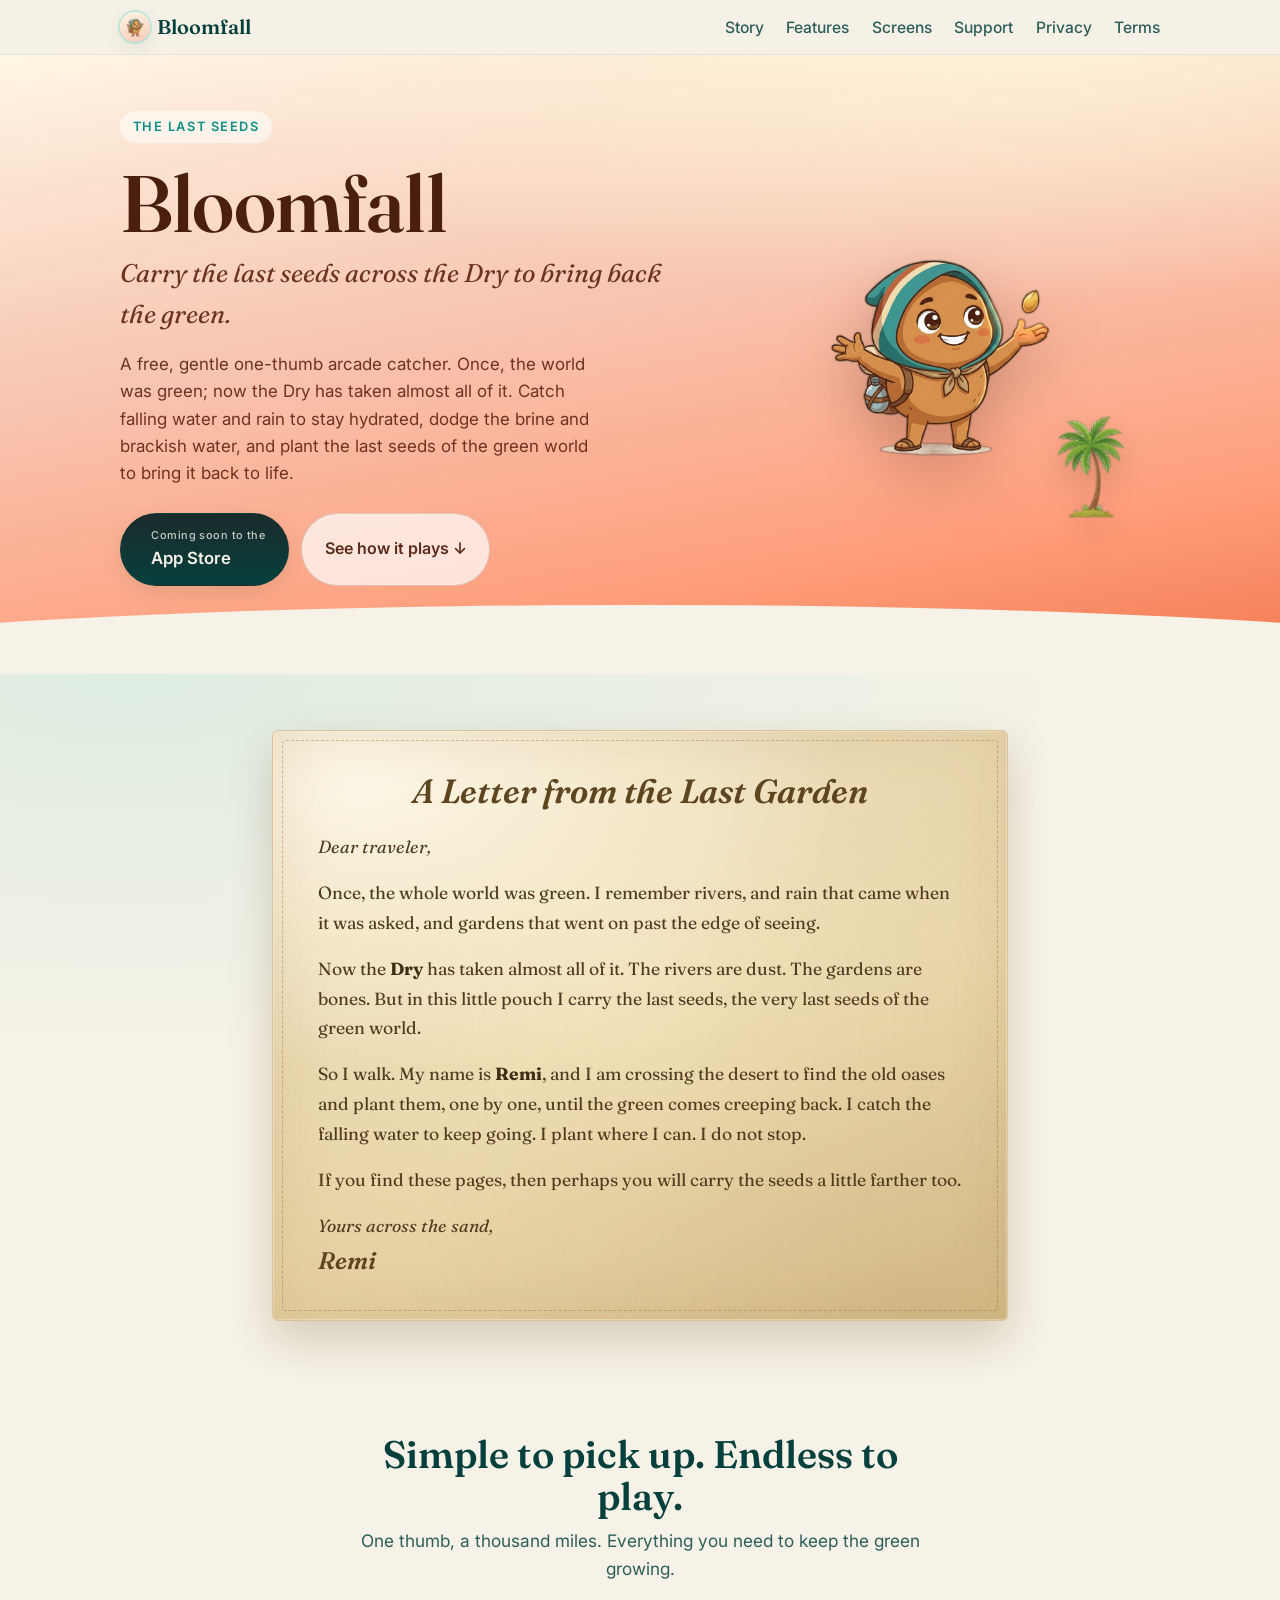
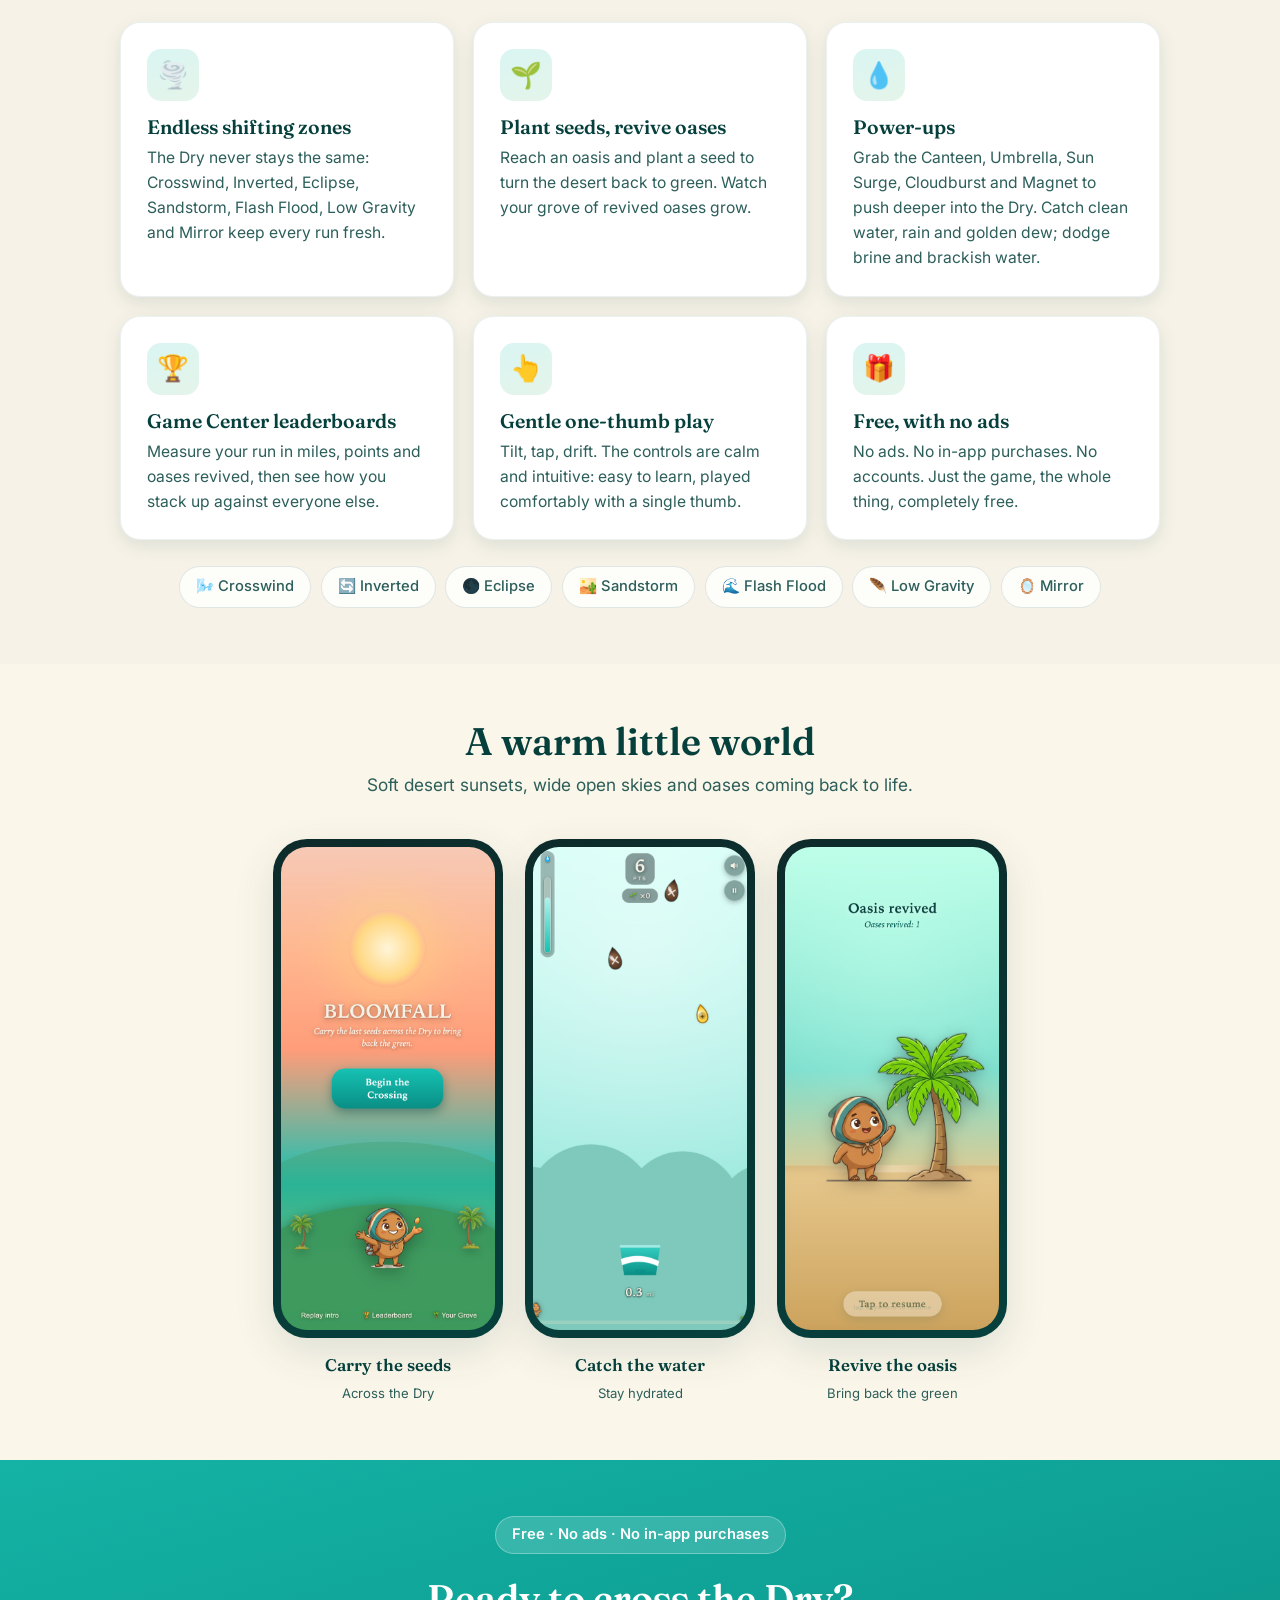
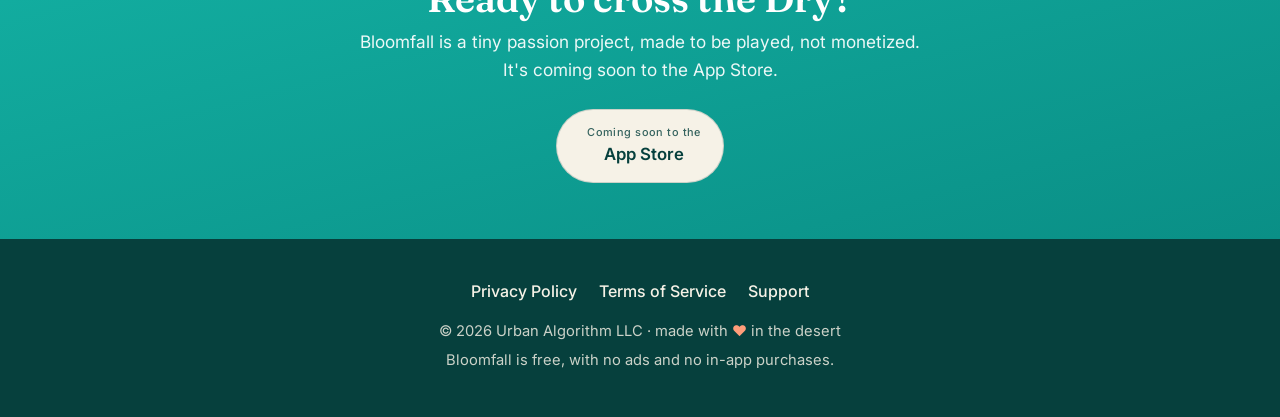
==== commit 9abae34f: "Add favicon and Terms of Service, route contact to Urban Algorithm - Use the app icon as favicon + a" ====
--- a/index.html
+++ b/index.html
@@ -7,6 +7,9 @@
   <meta name="description" content="Bloomfall is a free, one-thumb arcade catcher. Play as Remi, a tiny desert wanderer carrying the world's last seeds. Catch water, dodge brine, and revive oases across the Dry. No ads, no in-app purchases." />
   <meta name="theme-color" content="#16c2b3" />
   <link rel="canonical" href="https://bloomfall.urbanalgorithm.com/" />
+  <link rel="icon" type="image/png" sizes="32x32" href="/assets/img/favicon-32.png" />
+  <link rel="icon" type="image/png" sizes="16x16" href="/assets/img/favicon-16.png" />
+  <link rel="apple-touch-icon" sizes="180x180" href="/assets/img/favicon-180.png" />
   <meta property="og:title" content="Bloomfall: carry the last seeds across the Dry" />
   <meta property="og:description" content="A free one-thumb arcade catcher. Catch water, dodge brine, plant seeds, and revive oases. No ads, no in-app purchases." />
   <meta property="og:type" content="website" />
@@ -30,6 +33,7 @@
         <a href="#shots">Screens</a>
         <a href="support/">Support</a>
         <a href="privacy/">Privacy</a>
+        <a href="terms/">Terms</a>
       </div>
     </div>
   </nav>
@@ -195,8 +199,8 @@
     <div class="container">
       <div class="site-footer__links">
         <a href="privacy/">Privacy Policy</a>
+        <a href="terms/">Terms of Service</a>
         <a href="support/">Support</a>
-        <a href="mailto:nate@natedesmond.com">Contact</a>
       </div>
       <p>© 2026 Urban Algorithm LLC · made with <span class="heart" aria-hidden="true">♥</span><span class="visually-hidden">love</span> in the desert</p>
       <p>Bloomfall is free, with no ads and no in-app purchases.</p>
--- a/assets/css/styles.css
+++ b/assets/css/styles.css
@@ -301,12 +301,22 @@
 .phone__sub { font-size: .82rem; color: rgba(255,255,255,.9); margin-top: .25rem; }
 
 /* Phone frames showing real screenshots */
-.phone--shot { margin: 0; background: linear-gradient(160deg, #0d2b2a, #06403d); }
+/* The figure is just a column container; the dark bezel lives ONLY on the
+   screen so it hugs the screenshot on all four sides with no dead space. */
+.phone--shot {
+  margin: 0; width: 230px; aspect-ratio: auto; height: auto;
+  padding: 0; background: none; box-shadow: none;
+  display: flex; flex-direction: column; align-items: center;
+}
 .phone--shot .phone__screen {
-  padding: 0; background: #06403d; justify-content: flex-start;
+  width: 100%; height: auto; aspect-ratio: 1290 / 2796;
+  padding: 8px; background: linear-gradient(160deg, #0d2b2a, #06403d);
+  border-radius: 34px; box-shadow: var(--shadow);
+  justify-content: flex-start; display: block; overflow: hidden;
 }
 .phone--shot .phone__screen img.phone__shot {
-  width: 100%; height: 100%; margin: 0; object-fit: cover; object-position: top center;
+  display: block; width: 100%; height: 100%; margin: 0;
+  object-fit: cover; object-position: center;
   border-radius: 26px; filter: none;
 }
 .phone__label {
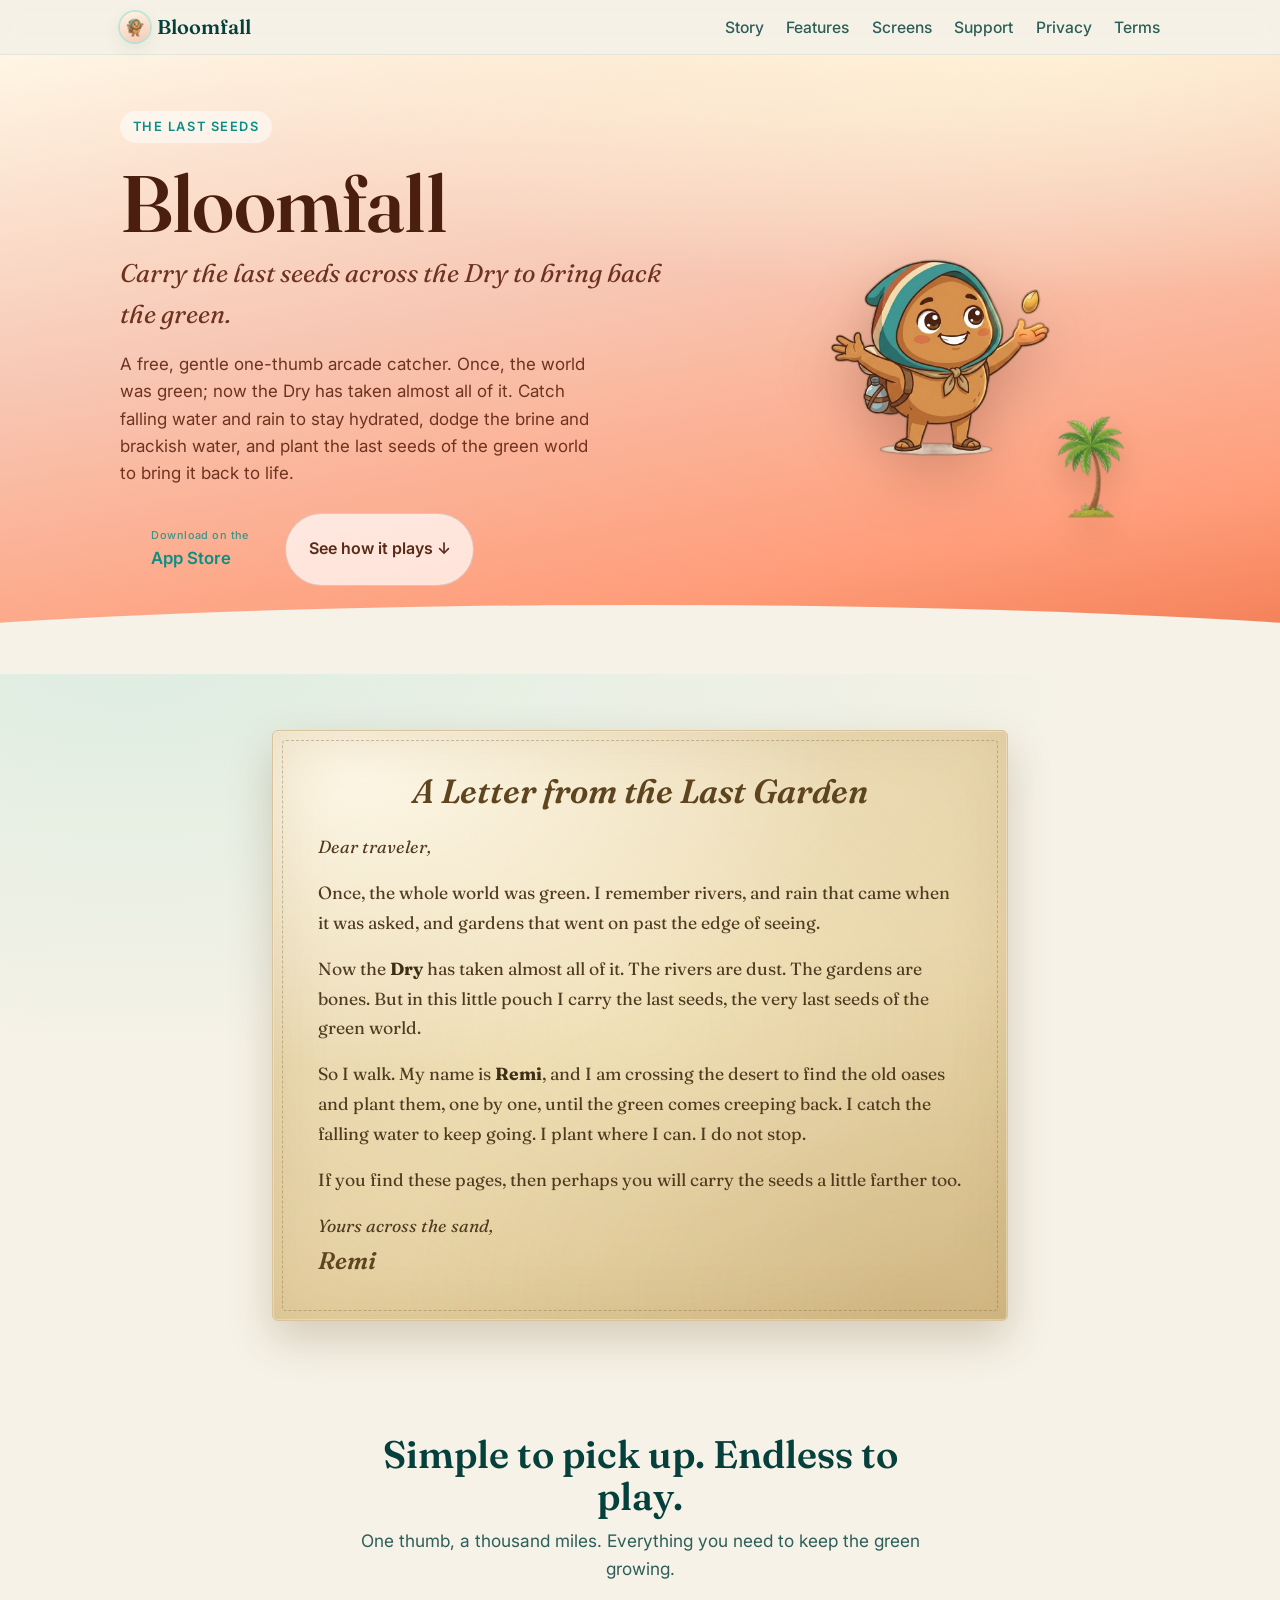
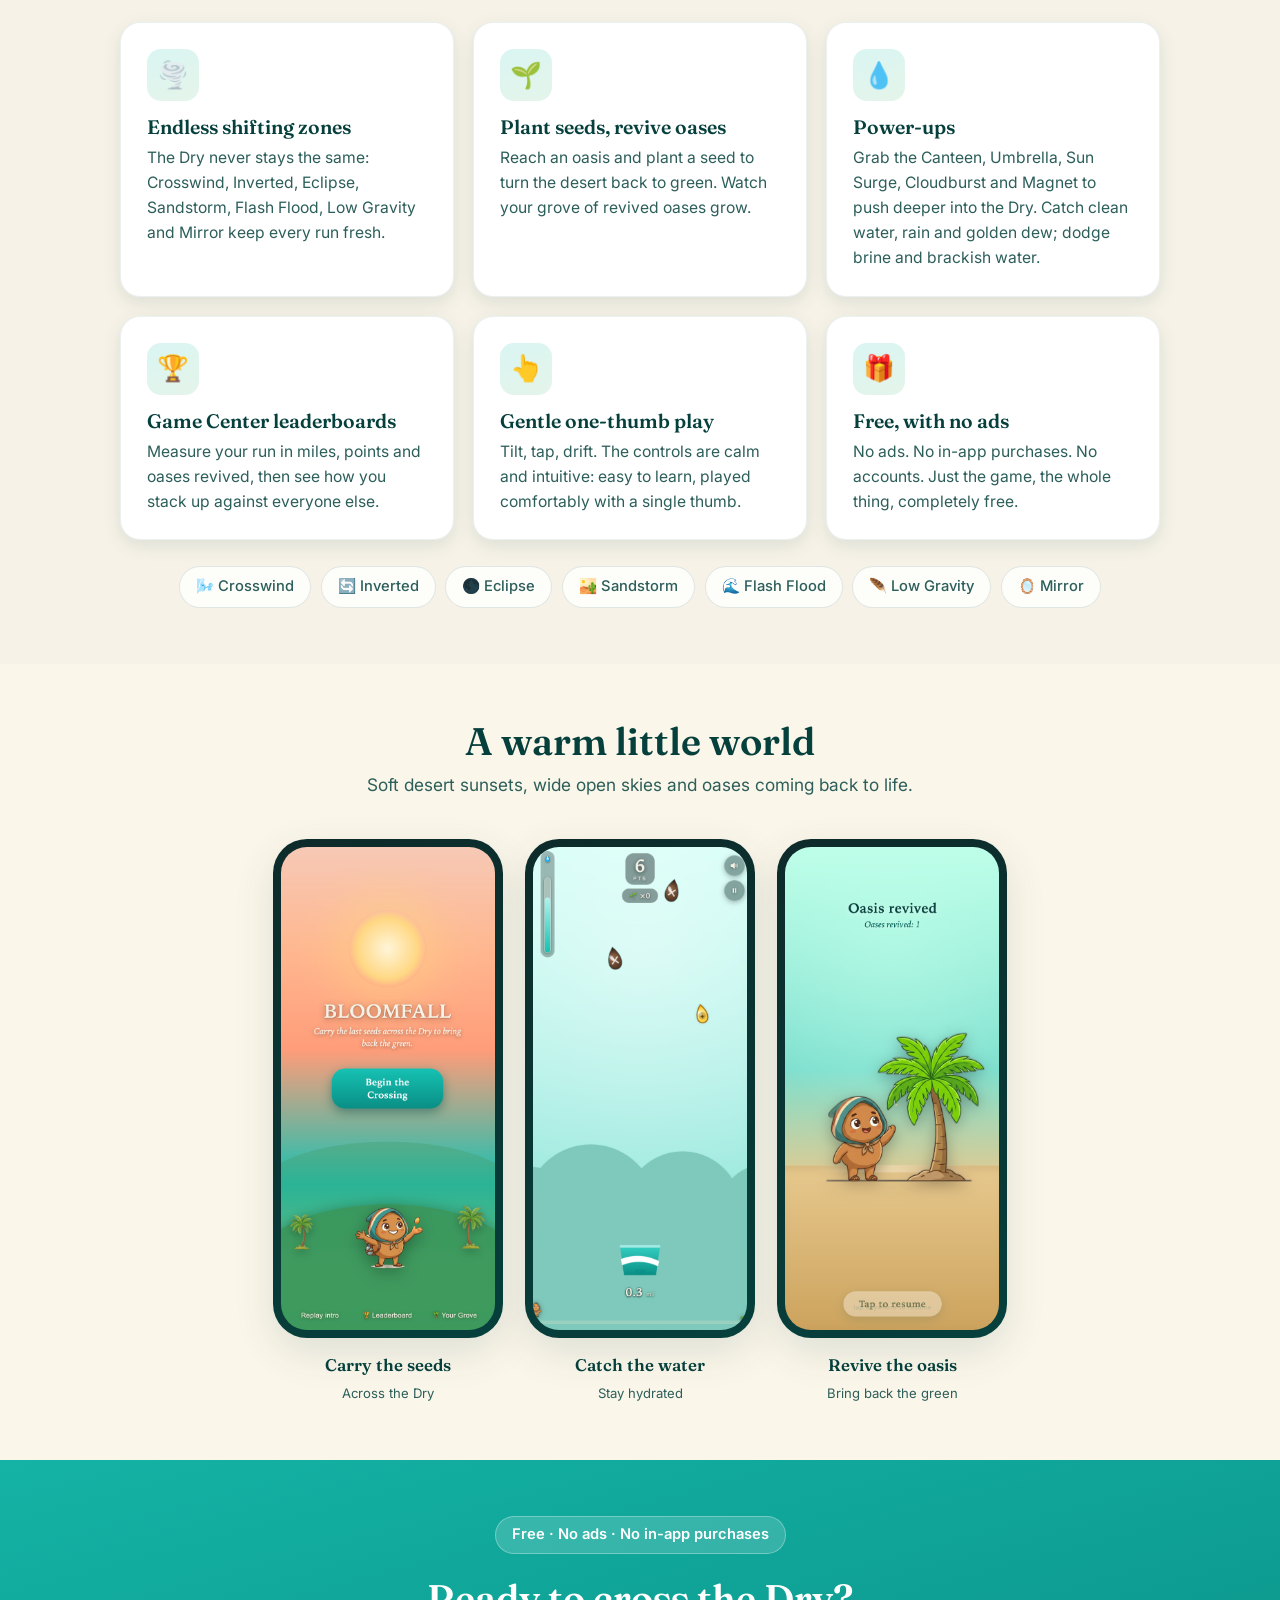
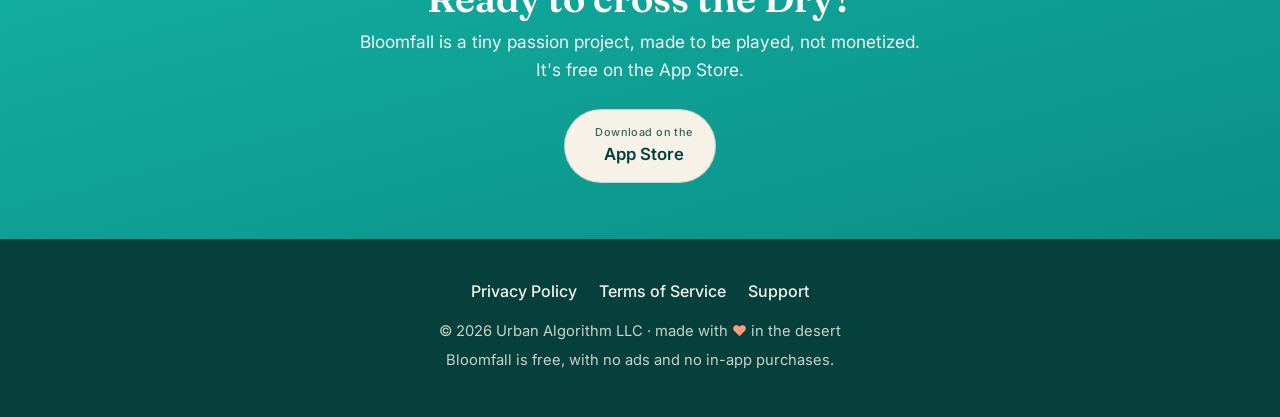
==== commit 871e5ce4: "Activate App Store buttons (Bloomfall is live) Swap the disabled 'Coming soon' CTAs (hero + cta band" ====
--- a/index.html
+++ b/index.html
@@ -48,11 +48,10 @@
           <p class="hero__tagline">Carry the last seeds across the Dry to bring back the green.</p>
           <p class="hero__desc">A free, gentle one-thumb arcade catcher. Once, the world was green; now the Dry has taken almost all of it. Catch falling water and rain to stay hydrated, dodge the brine and brackish water, and plant the last seeds of the green world to bring it back to life.</p>
           <div class="hero__cta">
-            <!-- TODO: App Store URL (swap href once the listing is live) -->
-            <a class="btn btn--disabled" href="#" aria-disabled="true" role="button">
+            <a class="btn" href="https://apps.apple.com/app/id6780161859" target="_blank" rel="noopener">
               <span class="btn__apple" aria-hidden="true"></span>
               <span>
-                <span class="btn__sub">Coming soon to the</span>
+                <span class="btn__sub">Download on the</span>
                 <span class="btn__main">App Store</span>
               </span>
             </a>
@@ -180,12 +179,11 @@
       <div class="container">
         <span class="price-pill">Free · No ads · No in-app purchases</span>
         <h2>Ready to cross the Dry?</h2>
-        <p>Bloomfall is a tiny passion project, made to be played, not monetized. It's coming soon to the App Store.</p>
-        <!-- TODO: App Store URL (swap href once the listing is live) -->
-        <a class="btn btn--ghost" href="#" aria-disabled="true" role="button">
+        <p>Bloomfall is a tiny passion project, made to be played, not monetized. It's free on the App Store.</p>
+        <a class="btn btn--ghost" href="https://apps.apple.com/app/id6780161859" target="_blank" rel="noopener">
           <span class="btn__apple" aria-hidden="true"></span>
           <span>
-            <span class="btn__sub">Coming soon to the</span>
+            <span class="btn__sub">Download on the</span>
             <span class="btn__main">App Store</span>
           </span>
         </a>
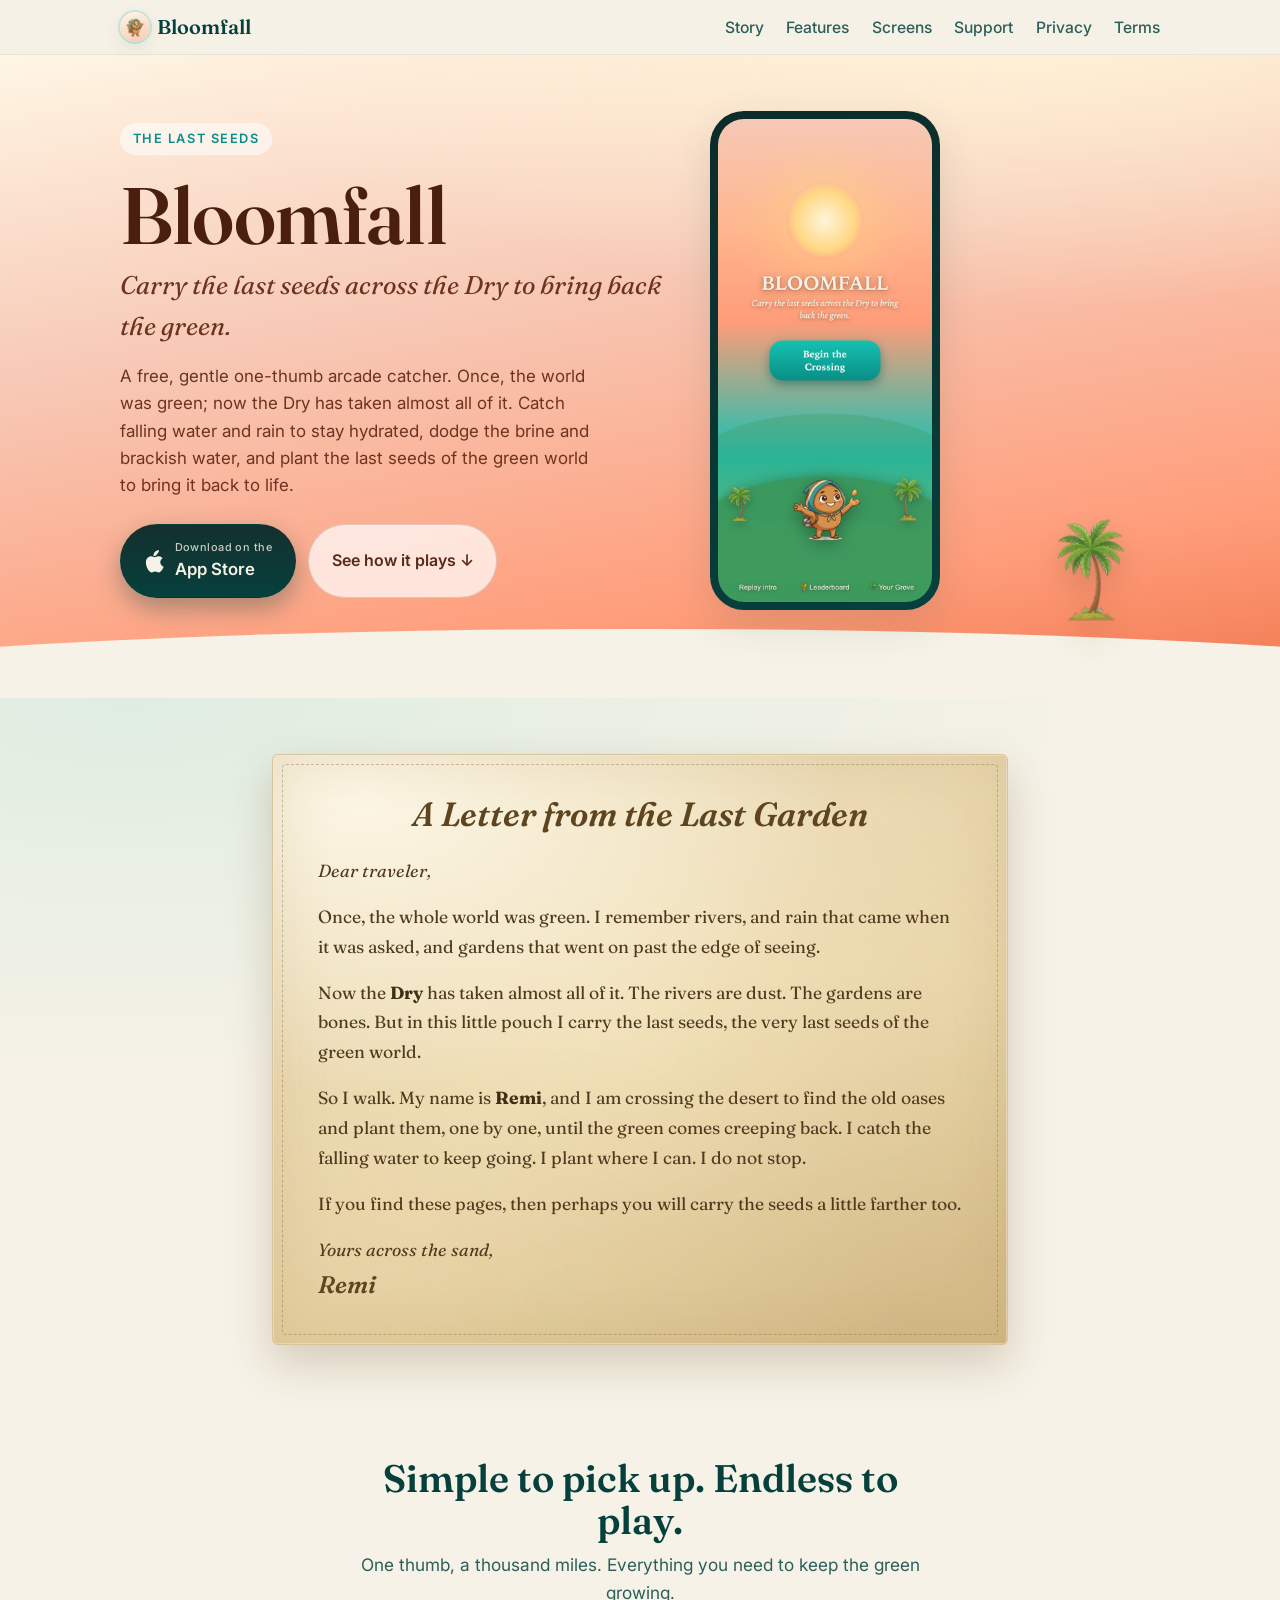
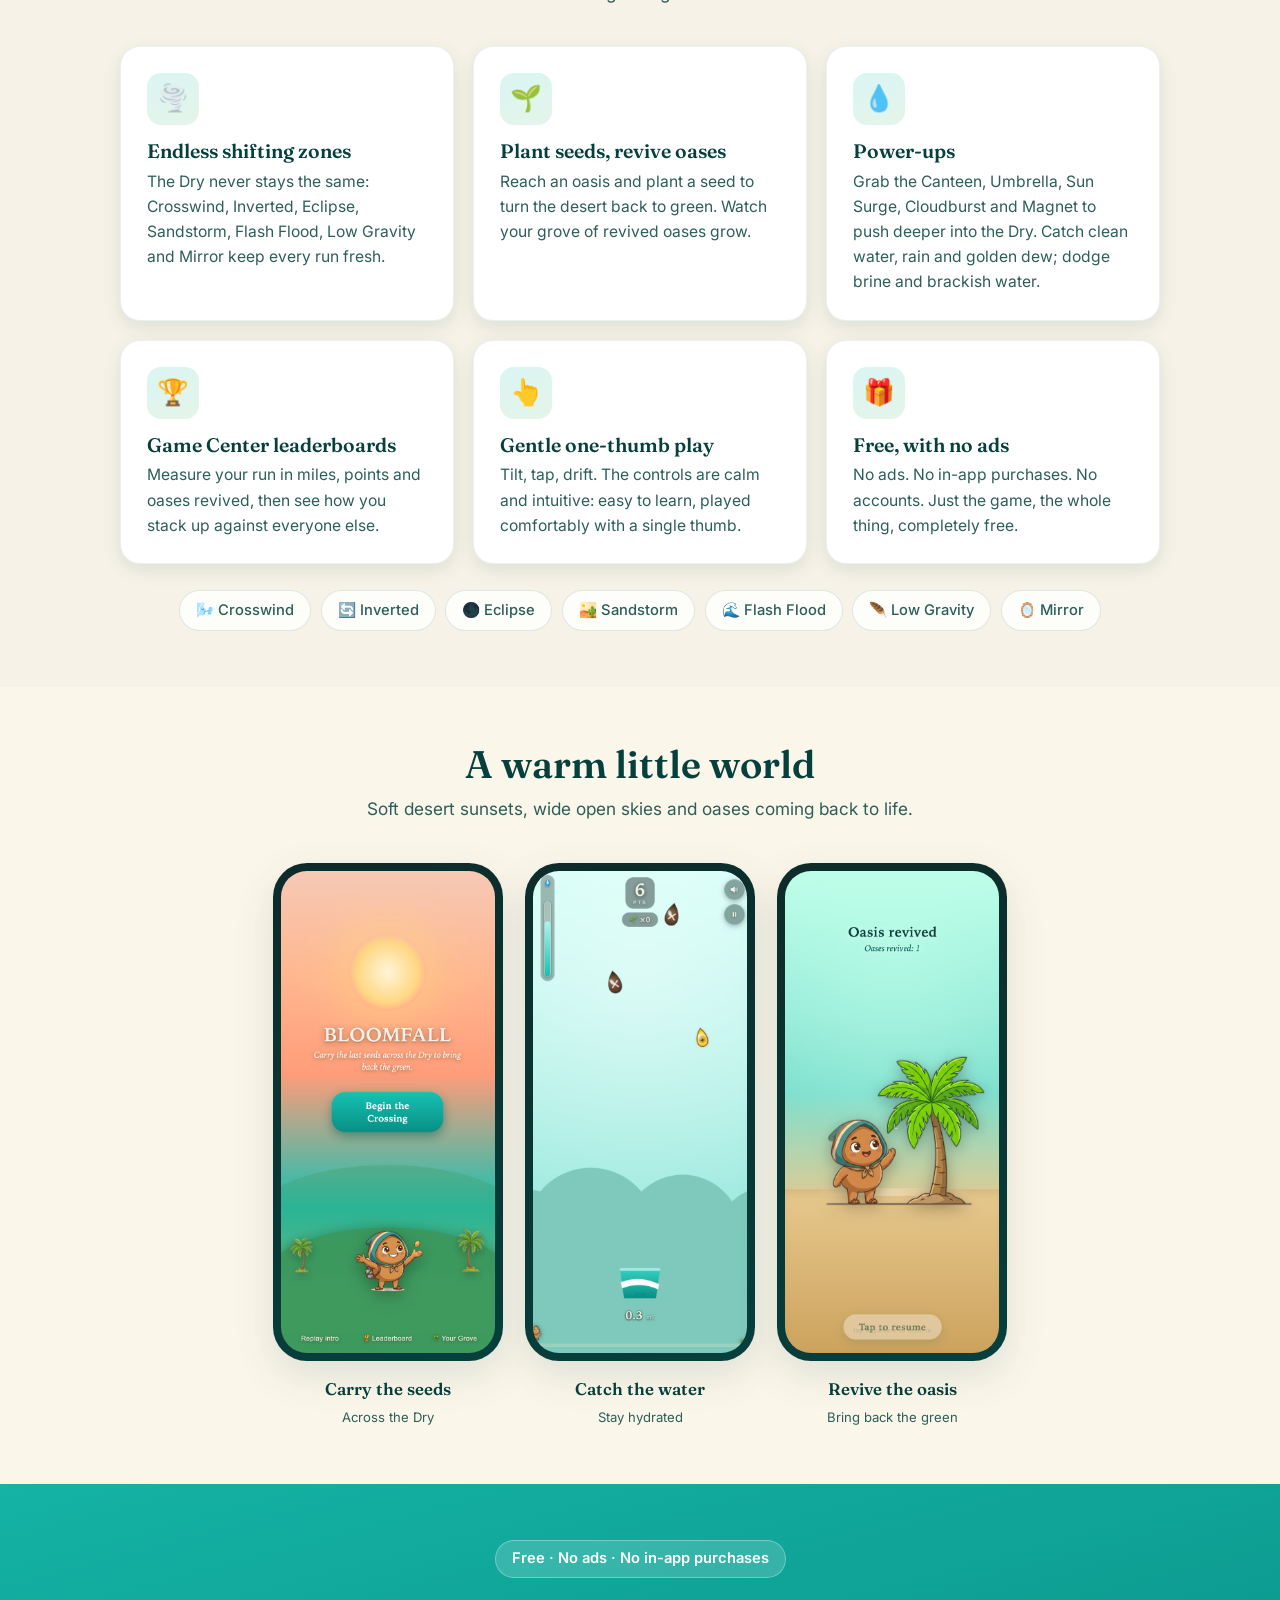
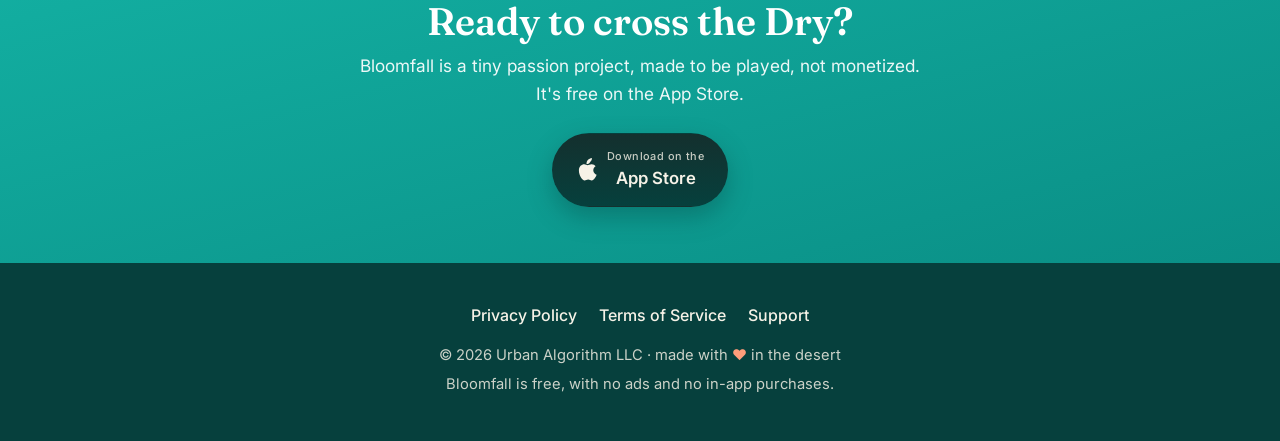
==== commit 90423323: "Style App Store CTA as a real badge + add app screenshot to hero - Add .btn--appstore (dark teal pil" ====
--- a/index.html
+++ b/index.html
@@ -48,8 +48,8 @@
           <p class="hero__tagline">Carry the last seeds across the Dry to bring back the green.</p>
           <p class="hero__desc">A free, gentle one-thumb arcade catcher. Once, the world was green; now the Dry has taken almost all of it. Catch falling water and rain to stay hydrated, dodge the brine and brackish water, and plant the last seeds of the green world to bring it back to life.</p>
           <div class="hero__cta">
-            <a class="btn" href="https://apps.apple.com/app/id6780161859" target="_blank" rel="noopener">
-              <span class="btn__apple" aria-hidden="true"></span>
+            <a class="btn btn--appstore" href="https://apps.apple.com/app/id6780161859" target="_blank" rel="noopener">
+              <span class="btn__apple" aria-hidden="true"><svg viewBox="0 0 384 512" role="img" aria-hidden="true"><path d="M318.7 268c-.2-37 16.6-65 50.5-85.6-19-27.2-47.5-42.2-85.1-45.1-35.8-2.8-75 21-89.3 21-15.1 0-49.8-20-77-20C61.4 138.6 0 184.7 0 277.9c0 27.6 5 56.1 15.1 85.4 13.4 38.7 61.8 133.7 112.3 132.2 25.9-.6 44.2-18.4 78-18.4 32.8 0 49.7 18.4 78 18.4 51-1 94.6-87.4 107.4-126.3-68.3-32.2-72.1-94.4-72.1-95.6zm-57.4-198.4C295 47.8 285.7 0 285.7 0c-30.7 2-67 22.1-87.8 46.9-19.6 23.5-32.5 56.7-29.5 87.1 35.3 2.7 67.4-19.3 92.9-64.4z"/></svg></span>
               <span>
                 <span class="btn__sub">Download on the</span>
                 <span class="btn__main">App Store</span>
@@ -59,7 +59,11 @@
           </div>
         </div>
         <div class="hero__art">
-          <img class="hero__remi" src="assets/img/share_hero.png" alt="Remi, a tiny hooded desert wanderer, raising the last seeds in triumph" onerror="this.style.display='none'" />
+          <figure class="phone phone--shot hero__phone">
+            <div class="phone__screen">
+              <img class="phone__shot" src="assets/img/shot_home.png" alt="Bloomfall on iPhone: the home screen with Remi ready to set out across the Dry" onerror="this.style.display='none'" />
+            </div>
+          </figure>
           <img class="hero__palm" src="assets/img/palm.png" alt="" aria-hidden="true" onerror="this.style.display='none'" />
         </div>
       </div>
@@ -180,8 +184,8 @@
         <span class="price-pill">Free · No ads · No in-app purchases</span>
         <h2>Ready to cross the Dry?</h2>
         <p>Bloomfall is a tiny passion project, made to be played, not monetized. It's free on the App Store.</p>
-        <a class="btn btn--ghost" href="https://apps.apple.com/app/id6780161859" target="_blank" rel="noopener">
-          <span class="btn__apple" aria-hidden="true"></span>
+        <a class="btn btn--appstore" href="https://apps.apple.com/app/id6780161859" target="_blank" rel="noopener">
+          <span class="btn__apple" aria-hidden="true"><svg viewBox="0 0 384 512" role="img" aria-hidden="true"><path d="M318.7 268c-.2-37 16.6-65 50.5-85.6-19-27.2-47.5-42.2-85.1-45.1-35.8-2.8-75 21-89.3 21-15.1 0-49.8-20-77-20C61.4 138.6 0 184.7 0 277.9c0 27.6 5 56.1 15.1 85.4 13.4 38.7 61.8 133.7 112.3 132.2 25.9-.6 44.2-18.4 78-18.4 32.8 0 49.7 18.4 78 18.4 51-1 94.6-87.4 107.4-126.3-68.3-32.2-72.1-94.4-72.1-95.6zm-57.4-198.4C295 47.8 285.7 0 285.7 0c-30.7 2-67 22.1-87.8 46.9-19.6 23.5-32.5 56.7-29.5 87.1 35.3 2.7 67.4-19.3 92.9-64.4z"/></svg></span>
           <span>
             <span class="btn__sub">Download on the</span>
             <span class="btn__main">App Store</span>
--- a/assets/css/styles.css
+++ b/assets/css/styles.css
@@ -148,6 +148,7 @@
 .hero__cta { display: flex; flex-wrap: wrap; gap: .8rem; }
 
 .hero__art { position: relative; text-align: center; }
+.hero__phone { width: min(300px, 82%); margin: 0 auto; }
 .hero__art img.hero__remi {
   width: min(330px, 78%); margin: 0 auto;
   filter: drop-shadow(0 22px 28px rgba(90, 40, 20, 0.28));
@@ -187,7 +188,13 @@
   cursor: default; box-shadow: var(--shadow-sm);
 }
 .btn--disabled:hover { transform: none; }
-.btn__apple { font-size: 1.3rem; line-height: 1; }
+.btn--appstore {
+  background: linear-gradient(180deg, #14302e 0%, #06403d 100%); color: var(--cream);
+  box-shadow: 0 10px 24px rgba(6, 64, 61, 0.35);
+}
+.btn--appstore:hover { color: var(--cream); }
+.btn__apple { font-size: 1.3rem; line-height: 1; display: inline-flex; }
+.btn__apple svg { width: 1.45rem; height: 1.45rem; fill: currentColor; display: block; }
 .btn__sub { display: block; font-size: .68rem; font-weight: 500; opacity: .8; letter-spacing: .04em; }
 .btn__main { display: block; font-size: 1.05rem; }
 
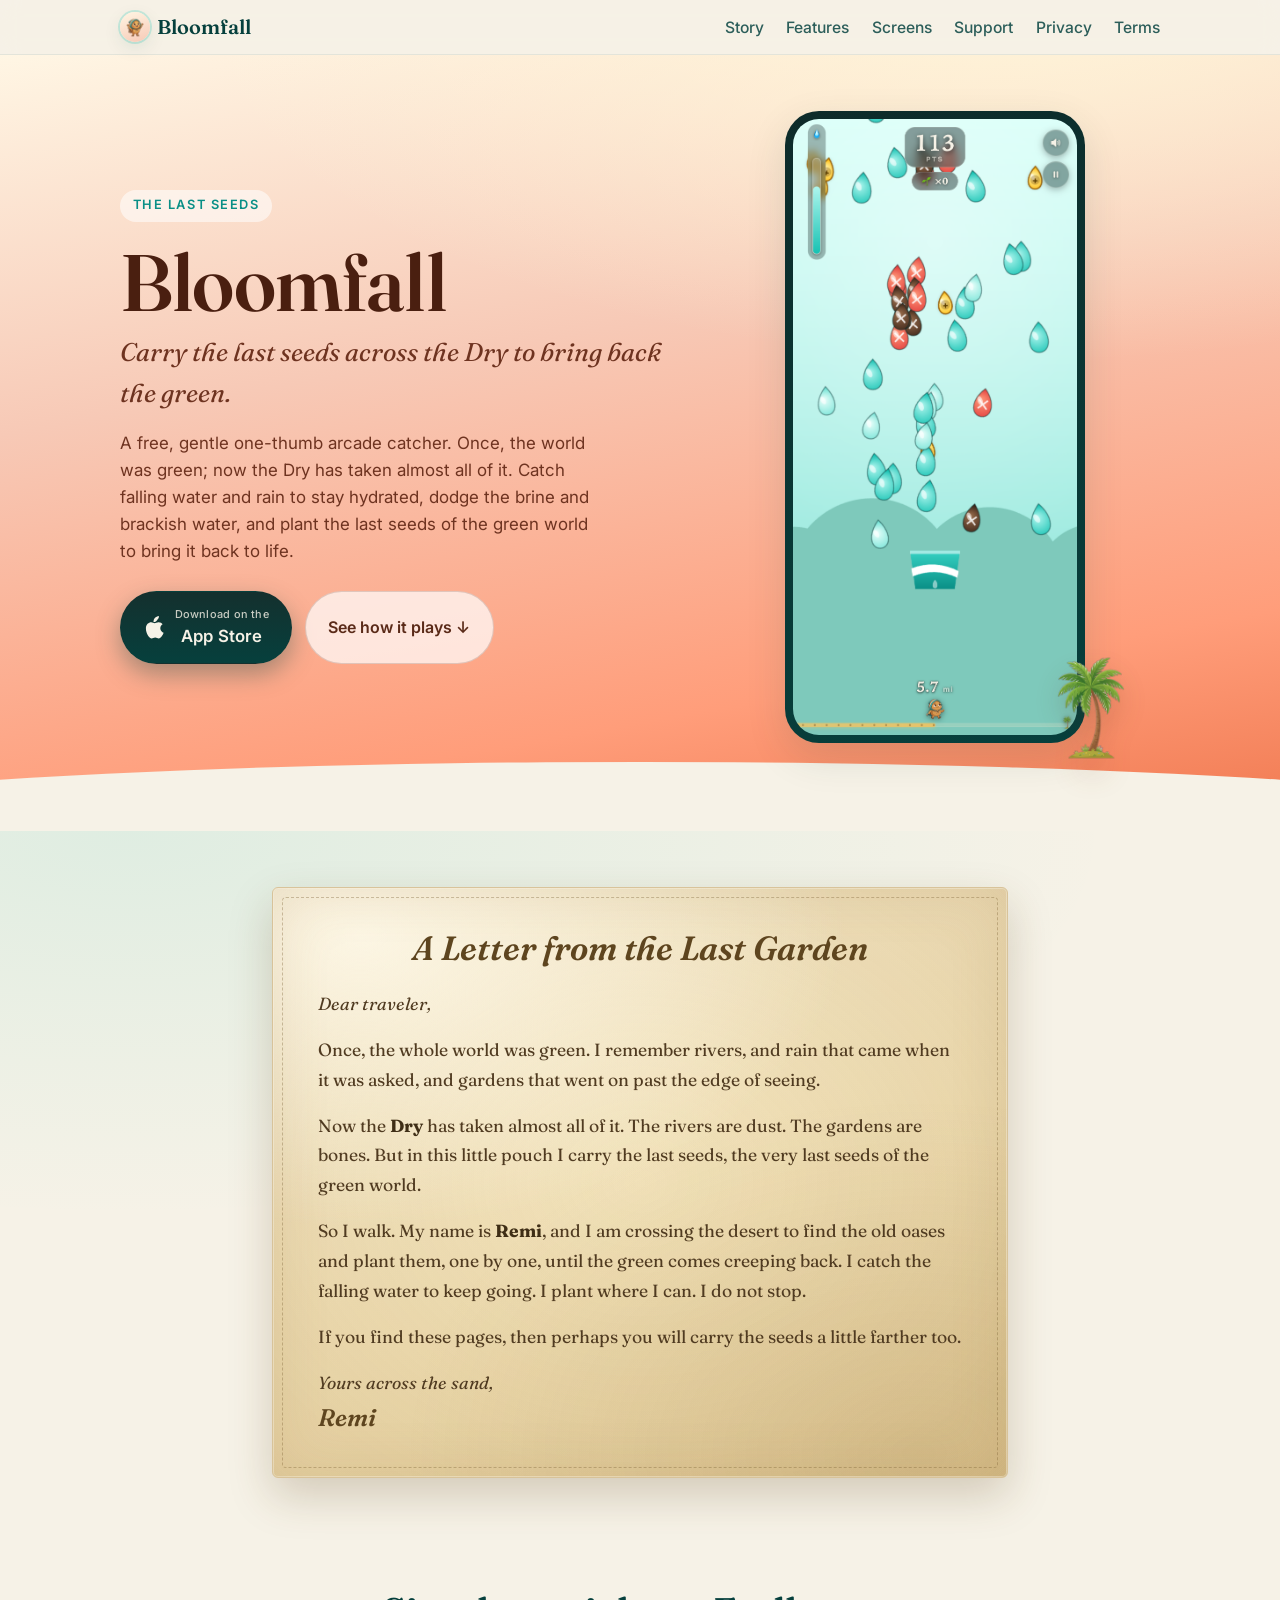
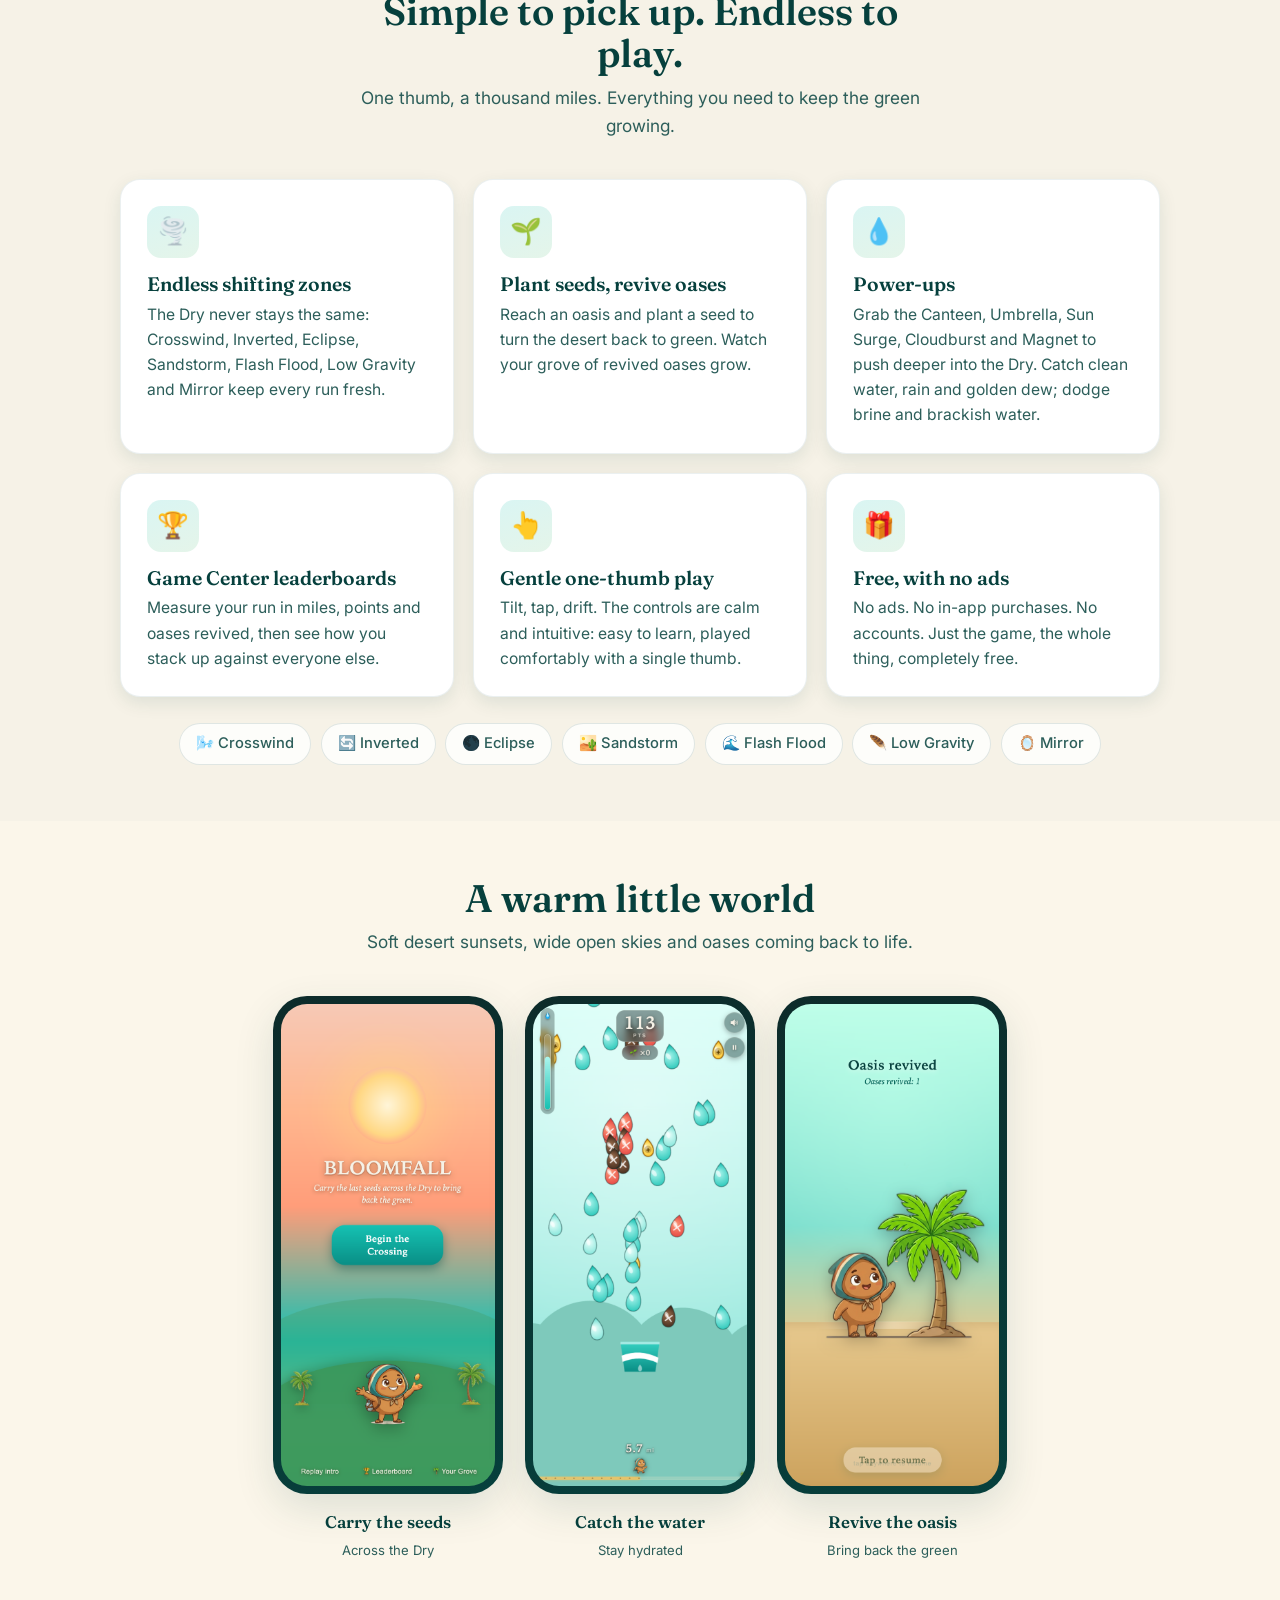
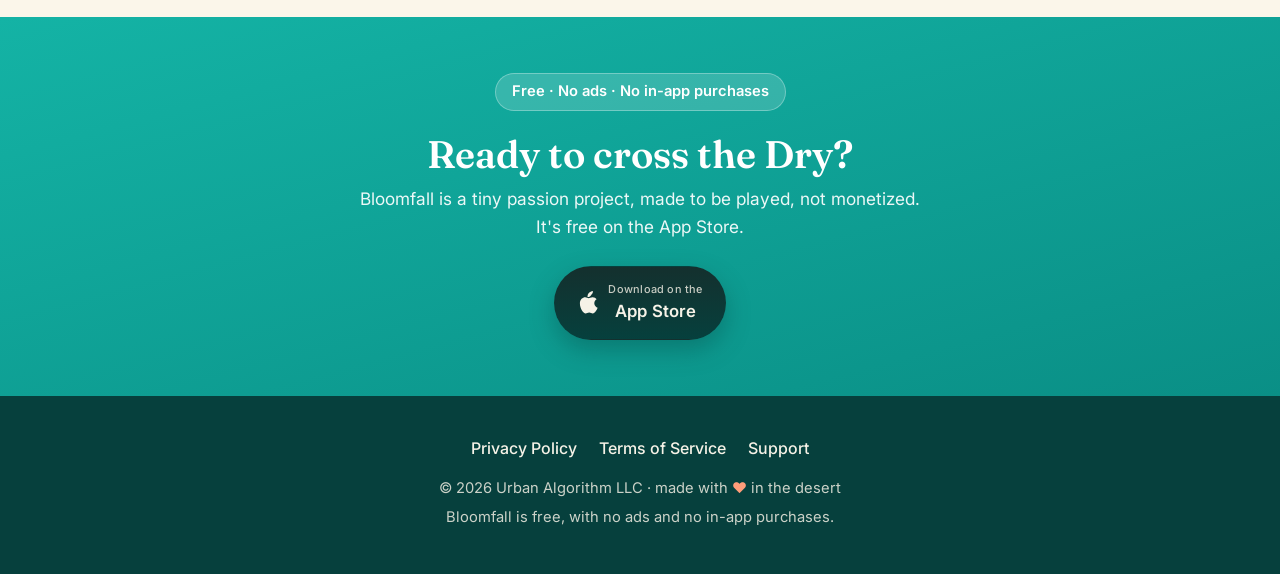
==== commit d13cc0bd: "Swap hero + Catch the water screenshot to a gameplay shot New gameplay capture: a green stretch full" ====
--- a/index.html
+++ b/index.html
@@ -61,7 +61,7 @@
         <div class="hero__art">
           <figure class="phone phone--shot hero__phone">
             <div class="phone__screen">
-              <img class="phone__shot" src="assets/img/shot_home.png" alt="Bloomfall on iPhone: the home screen with Remi ready to set out across the Dry" onerror="this.style.display='none'" />
+              <img class="phone__shot" src="assets/img/shot_gameplay.png" alt="Bloomfall gameplay on iPhone: catching falling water across a green stretch of the Dry, halfway to the next oasis" onerror="this.style.display='none'" />
             </div>
           </figure>
           <img class="hero__palm" src="assets/img/palm.png" alt="" aria-hidden="true" onerror="this.style.display='none'" />
--- a/assets/css/styles.css
+++ b/assets/css/styles.css
@@ -148,7 +148,7 @@
 .hero__cta { display: flex; flex-wrap: wrap; gap: .8rem; }
 
 .hero__art { position: relative; text-align: center; }
-.hero__phone { width: min(300px, 82%); margin: 0 auto; }
+.hero__art .hero__phone { width: min(300px, 82%); margin: 0 auto; }
 .hero__art img.hero__remi {
   width: min(330px, 78%); margin: 0 auto;
   filter: drop-shadow(0 22px 28px rgba(90, 40, 20, 0.28));
@@ -195,8 +195,8 @@
 .btn--appstore:hover { color: var(--cream); }
 .btn__apple { font-size: 1.3rem; line-height: 1; display: inline-flex; }
 .btn__apple svg { width: 1.45rem; height: 1.45rem; fill: currentColor; display: block; }
-.btn__sub { display: block; font-size: .68rem; font-weight: 500; opacity: .8; letter-spacing: .04em; }
-.btn__main { display: block; font-size: 1.05rem; }
+.btn__sub { display: block; font-size: .68rem; font-weight: 500; opacity: .8; letter-spacing: .02em; text-align: center; }
+.btn__main { display: block; font-size: 1.05rem; letter-spacing: .01em; text-align: center; }
 
 /* ===================== SECTIONS ===================== */
 section { padding: 3.5rem 0; }
@@ -326,6 +326,11 @@
   object-fit: cover; object-position: center;
   border-radius: 26px; filter: none;
 }
+/* Hero phone: let the image drive its own height so the FULL screenshot shows
+   with the bezel hugging all four sides (cover + fixed aspect-ratio could clip
+   the bottom). */
+.hero__phone .phone__screen { aspect-ratio: auto; height: auto; }
+.hero__phone .phone__screen img.phone__shot { height: auto; object-fit: contain; }
 .phone__label {
   display: flex; flex-direction: column; align-items: center;
   margin-top: .9rem; color: var(--ink); text-align: center;
@@ -407,7 +412,7 @@
   .hero__cta { justify-content: center; }
   .hero__art { order: -1; }
   .hero__art img.hero__remi { width: min(280px, 64%); }
-  .hero__art img.hero__palm { width: 92px; right: 8%; bottom: -2%; }
+  .hero__art img.hero__palm { display: none; }
   .features { grid-template-columns: 1fr 1fr; }
 }
 @media (max-width: 540px) {
